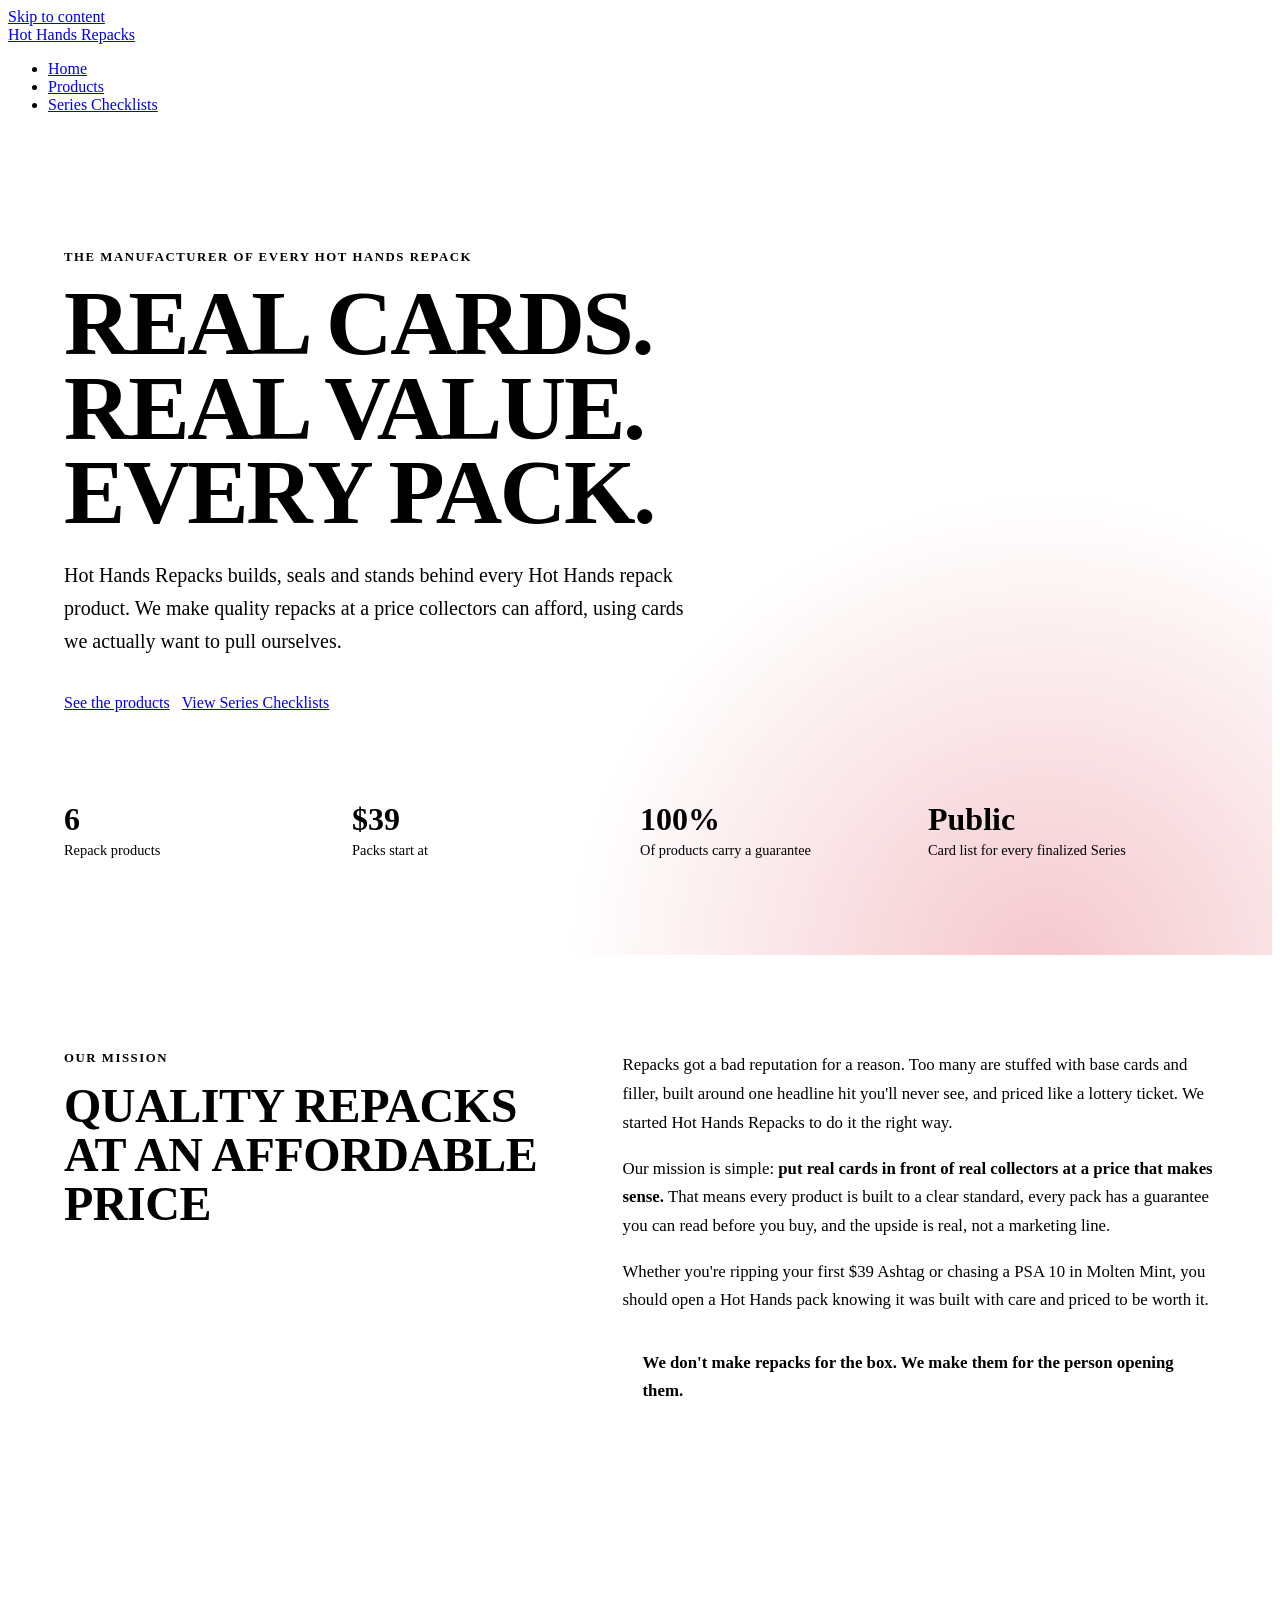
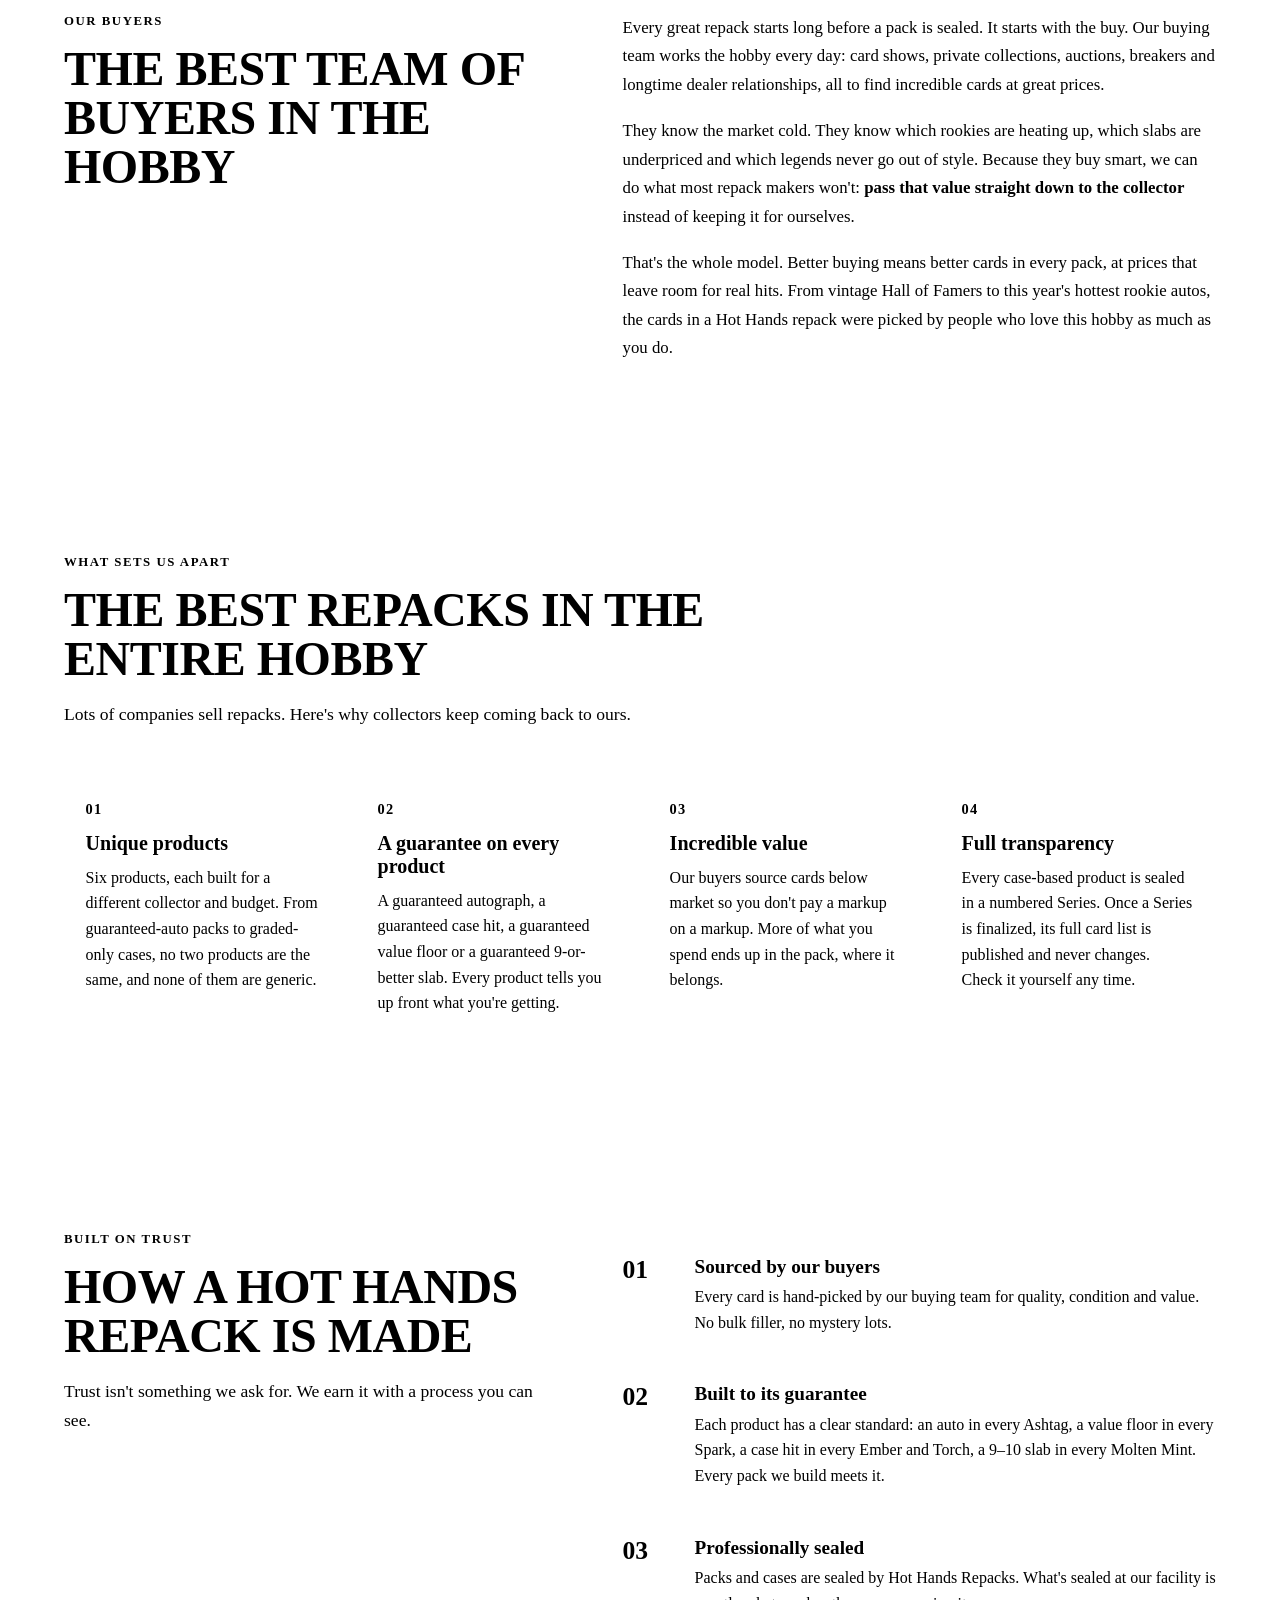
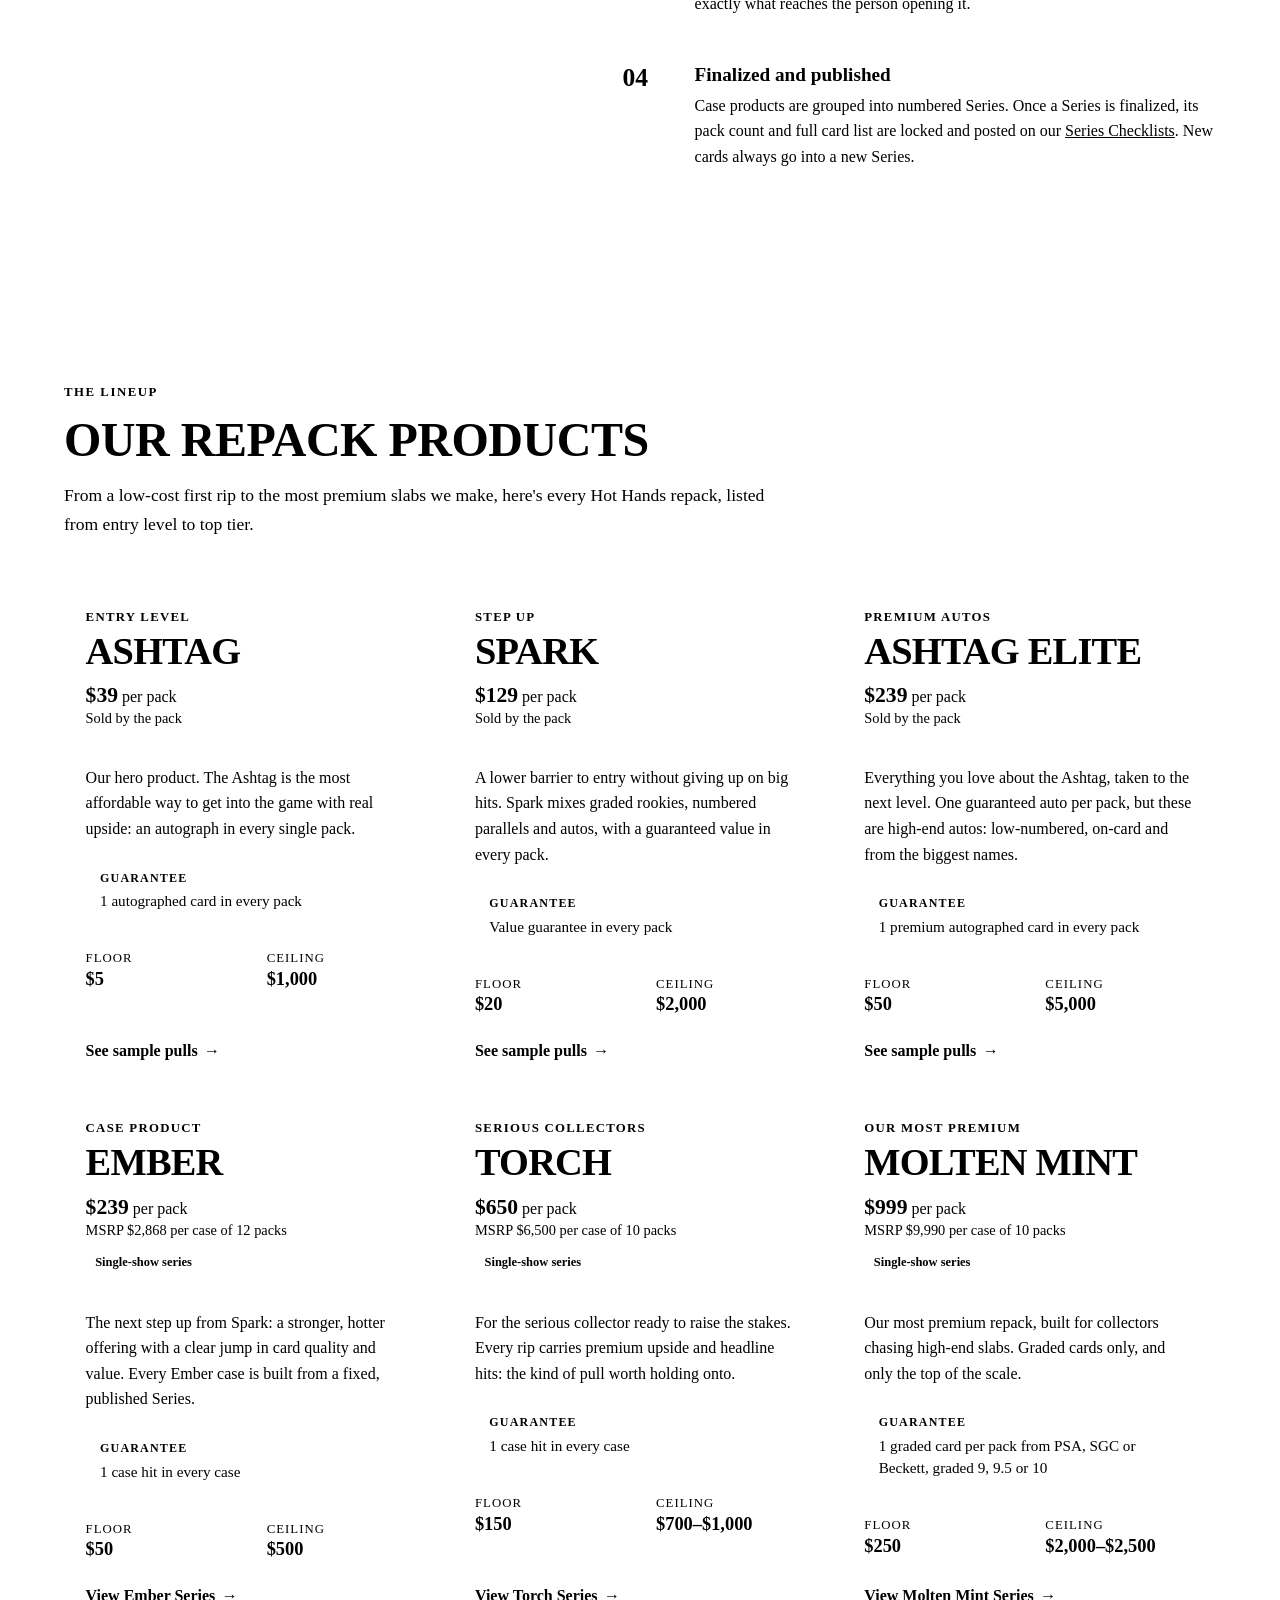
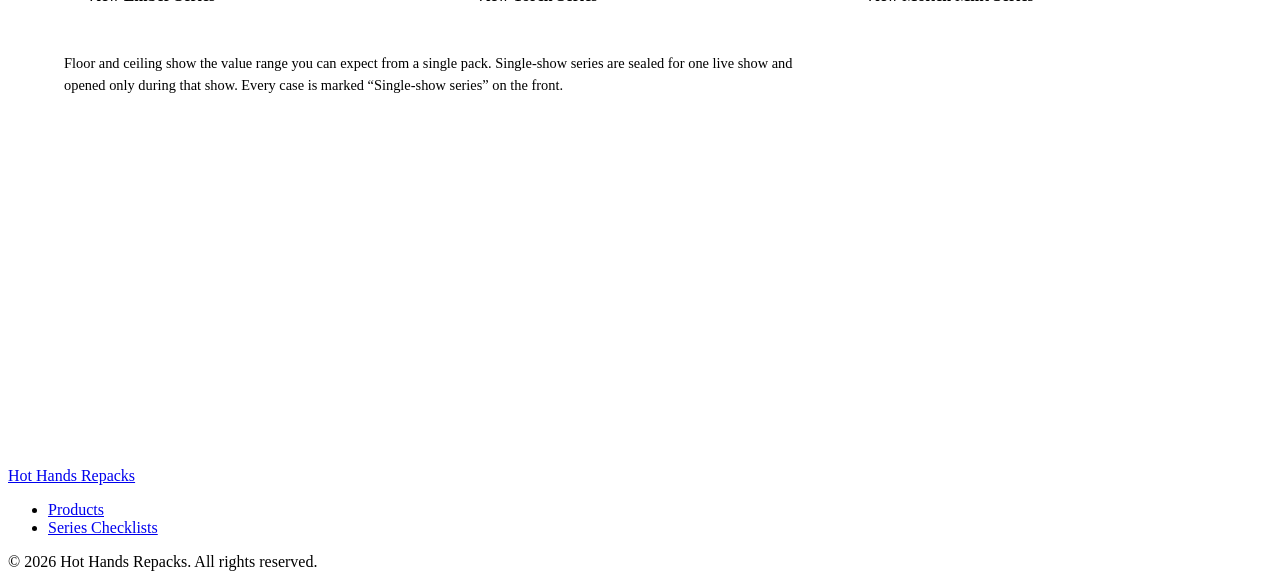
==== public/index.html @ 78f8b539 "Build Hot Hands Repacks site: home page, Series Checklists, Railway deploy Co-Authored-By: Claude Op" ====
<!DOCTYPE html>
<html lang="en">
<head>
<meta charset="utf-8">
<meta name="viewport" content="width=device-width, initial-scale=1">
<meta name="robots" content="noindex, nofollow, noarchive">
<title>Hot Hands Repacks | Quality repacks at an affordable price</title>
<meta name="description" content="Hot Hands Repacks is the manufacturer of every Hot Hands repack product: Ashtag, Spark, Ashtag Elite, Ember, Torch and Molten Mint.">
<link rel="icon" href="data:image/svg+xml,%3Csvg xmlns='http://www.w3.org/2000/svg' viewBox='0 0 64 64'%3E%3Crect width='64' height='64' rx='12' fill='%231a1a1d'/%3E%3Ctext x='32' y='44' font-family='Arial,Helvetica,sans-serif' font-size='30' font-weight='900' text-anchor='middle' fill='%23d0021b'%3EHH%3C/text%3E%3C/svg%3E">
<link rel="stylesheet" href="/assets/site.css">
<style>
  .wrap { max-width: 72rem; margin: 0 auto; padding: 0 1.25rem; }
  .eyebrow { color: var(--hh-red); font-weight: 800; text-transform: uppercase; letter-spacing: 0.12em; font-size: 0.8rem; margin: 0 0 1rem; }
  .section { scroll-margin-top: 4rem; padding: clamp(3.5rem, 8vw, 6rem) 0; border-top: 1px solid var(--hh-line); }
  .section__head { max-width: 46rem; margin-bottom: clamp(2rem, 4vw, 3rem); }
  .section h2 { font-size: clamp(2rem, 4.5vw, 3rem); line-height: 1.02; margin: 0 0 1rem; text-transform: uppercase; letter-spacing: -0.01em; }
  .lead { color: var(--hh-muted); font-size: 1.1rem; line-height: 1.65; margin: 0; }
  .prose p { color: var(--hh-muted); font-size: 1.05rem; line-height: 1.7; margin: 0 0 1.1rem; }
  .prose p:last-child { margin-bottom: 0; }
  .prose strong { color: var(--hh-ink); }

  /* Hero */
  .hero { padding: clamp(4rem, 10vw, 7.5rem) 0 clamp(3.5rem, 8vw, 6rem); position: relative; overflow: hidden; }
  .hero::before {
    content: ""; position: absolute; inset: auto -20% -60% auto; width: 60rem; height: 60rem; pointer-events: none;
    background: radial-gradient(closest-side, rgba(208, 2, 27, 0.22), rgba(208, 2, 27, 0));
  }
  .hero .wrap { position: relative; }
  .hero h1 { font-size: clamp(2.75rem, 8vw, 5.75rem); line-height: 0.92; margin: 0 0 1.5rem; text-transform: uppercase; letter-spacing: -0.025em; max-width: 14ch; }
  .hero h1 em { font-style: normal; color: var(--hh-red); }
  .hero .lead { max-width: 40rem; font-size: clamp(1.1rem, 2vw, 1.25rem); }
  .hero__ctas { display: flex; flex-wrap: wrap; gap: 0.75rem; margin-top: 2.25rem; }
  .hero__stats { display: grid; grid-template-columns: repeat(auto-fit, minmax(10rem, 1fr)); gap: 0; margin: clamp(3rem, 6vw, 4.5rem) 0 0; padding: 0; border-top: 4px solid var(--hh-red); }
  .hero__stats div { padding: 1.1rem 1rem 0 0; }
  .hero__stats dt { color: var(--hh-muted); font-size: 0.9rem; margin: 0.25rem 0 0; }
  .hero__stats dd { margin: 0; font-size: clamp(1.5rem, 3vw, 2rem); font-weight: 800; order: -1; }
  .hero__stats div { display: flex; flex-direction: column; }

  /* Two-column story */
  .split { display: grid; gap: clamp(2rem, 5vw, 4rem); grid-template-columns: minmax(0, 1fr); }
  @media (min-width: 52rem) { .split { grid-template-columns: minmax(0, 5fr) minmax(0, 6fr); align-items: start; } }
  .split .section__head { margin-bottom: 0; }
  .pull { margin: 2rem 0 0; padding: 1rem 1.25rem; background: var(--hh-panel); border-left: 4px solid var(--hh-red); font-size: 1.15rem; line-height: 1.5; font-weight: 600; }

  /* Pillars */
  .pillars { display: grid; gap: 1rem; grid-template-columns: repeat(auto-fit, minmax(15rem, 1fr)); list-style: none; margin: 0; padding: 0; }
  .pillar { border: 1.5px solid var(--hh-line); padding: 1.5rem 1.35rem; }
  .pillar__num { display: block; color: var(--hh-red); font-weight: 900; font-size: 0.9rem; letter-spacing: 0.08em; margin-bottom: 0.9rem; }
  .pillar h3 { font-size: 1.25rem; margin: 0 0 0.6rem; }
  .pillar p { color: var(--hh-muted); line-height: 1.6; margin: 0; }

  /* Process */
  .steps { list-style: none; margin: 0; padding: 0; display: grid; gap: 0; counter-reset: step; }
  .step { display: grid; grid-template-columns: 3.5rem minmax(0, 1fr); gap: 1rem; padding: 1.5rem 0; border-bottom: 1px solid var(--hh-line); counter-increment: step; }
  .step:first-child { border-top: 1px solid var(--hh-line); }
  .step::before { content: counter(step, decimal-leading-zero); font-weight: 900; font-size: 1.6rem; color: var(--hh-red); line-height: 1.1; }
  .step h3 { margin: 0 0 0.4rem; font-size: 1.2rem; }
  .step p { margin: 0; color: var(--hh-muted); line-height: 1.6; max-width: 46rem; }
  .step a { color: var(--hh-ink); }

  /* Products */
  .products { display: grid; gap: 1rem; grid-template-columns: repeat(auto-fill, minmax(min(100%, 20rem), 1fr)); }
  .product { display: flex; flex-direction: column; border: 1.5px solid var(--hh-line); background: linear-gradient(180deg, rgba(255,255,255,0.04), rgba(255,255,255,0)); }
  .product__top { padding: 1.4rem 1.35rem 1.1rem; border-bottom: 4px solid var(--hh-red); }
  .product__tier { color: var(--hh-muted); font-size: 0.8rem; font-weight: 700; text-transform: uppercase; letter-spacing: 0.1em; margin: 0 0 0.5rem; }
  .product h3 { font-size: clamp(1.9rem, 3.5vw, 2.4rem); line-height: 0.95; margin: 0; text-transform: uppercase; letter-spacing: -0.02em; }
  .product__price { margin: 0.75rem 0 0; line-height: 1.3; }
  .product__price strong { font-size: 1.35rem; }
  .product__price span { display: block; color: var(--hh-muted); font-size: 0.9rem; }
  .product__body { padding: 1.2rem 1.35rem 1.4rem; display: flex; flex-direction: column; gap: 1rem; flex: 1; }
  .product__pitch { margin: 0; color: var(--hh-muted); line-height: 1.6; }
  .guarantee { margin: 0; padding: 0.75rem 0.9rem; background: var(--hh-panel); border-left: 3px solid var(--hh-red); font-size: 0.95rem; line-height: 1.45; }
  .guarantee b { display: block; font-size: 0.75rem; text-transform: uppercase; letter-spacing: 0.1em; color: var(--hh-red); margin-bottom: 0.2rem; }
  .range { display: grid; grid-template-columns: 1fr 1fr; margin: 0; border-top: 1px solid var(--hh-line); border-bottom: 1px solid var(--hh-line); }
  .range div { padding: 0.7rem 0; }
  .range div + div { padding-left: 1rem; border-left: 1px solid var(--hh-line); }
  .range dt { color: var(--hh-muted); font-size: 0.8rem; text-transform: uppercase; letter-spacing: 0.08em; }
  .range dd { margin: 0.15rem 0 0; font-weight: 800; font-size: 1.15rem; }
  .product__badge { display: inline-block; margin-top: 0.75rem; padding: 0.2rem 0.6rem; border: 1px solid var(--hh-line); border-radius: 999px; font-size: 0.78rem; color: var(--hh-muted); font-weight: 600; }
  .product__link { margin-top: auto; color: var(--hh-ink); font-weight: 700; text-decoration: none; display: inline-flex; align-items: center; gap: 0.4rem; }
  .product__link:hover { color: var(--hh-red); }
  .product__link::after { content: "\2192"; transition: transform 0.15s; }
  .product__link:hover::after { transform: translateX(3px); }
  .note { color: var(--hh-muted); font-size: 0.9rem; line-height: 1.55; margin: 1.5rem 0 0; max-width: 46rem; }

  /* CTA band */
  .cta { background: var(--hh-red); color: #fff; padding: clamp(3rem, 7vw, 5rem) 0; }
  .cta .wrap { display: flex; flex-wrap: wrap; align-items: center; justify-content: space-between; gap: 1.5rem 3rem; }
  .cta h2 { font-size: clamp(1.9rem, 4.5vw, 3rem); line-height: 1; margin: 0 0 0.75rem; text-transform: uppercase; letter-spacing: -0.01em; }
  .cta p { margin: 0; max-width: 38rem; font-size: 1.1rem; line-height: 1.55; color: rgba(255,255,255,0.9); }
  .cta .btn { background: #fff; color: var(--hh-red); border-color: #fff; }
  .cta .btn:hover { background: var(--hh-bg); color: #fff; border-color: var(--hh-bg); }
  .cta a:focus-visible { outline-color: #fff; }

  @media (prefers-reduced-motion: reduce) { html { scroll-behavior: auto; } * { transition: none !important; } }
</style>
</head>
<body>
<a class="site-skip" href="#main">Skip to content</a>
<header class="site-header">
  <div class="site-header__inner">
    <a class="site-wordmark" href="/" aria-label="Hot Hands Repacks home">Hot Hands <span>Repacks</span></a>
    <nav class="site-nav" aria-label="Main">
      <ul>
        <li><a href="/" aria-current="page">Home</a></li>
        <li><a href="/#products">Products</a></li>
        <li><a href="/series-checklists/">Series Checklists</a></li>
      </ul>
    </nav>
  </div>
</header>

<main id="main">
  <section class="hero">
    <div class="wrap">
      <p class="eyebrow">The manufacturer of every Hot Hands repack</p>
      <h1>Real cards. <em>Real value.</em> Every pack.</h1>
      <p class="lead">Hot Hands Repacks builds, seals and stands behind every Hot Hands repack product. We make quality repacks at a price collectors can afford, using cards we actually want to pull ourselves.</p>
      <div class="hero__ctas">
        <a class="btn btn--primary" href="#products">See the products</a>
        <a class="btn btn--ghost" href="/series-checklists/">View Series Checklists</a>
      </div>
      <dl class="hero__stats">
        <div><dt>Repack products</dt><dd>6</dd></div>
        <div><dt>Packs start at</dt><dd>$39</dd></div>
        <div><dt>Of products carry a guarantee</dt><dd>100%</dd></div>
        <div><dt>Card list for every finalized Series</dt><dd>Public</dd></div>
      </dl>
    </div>
  </section>

  <section class="section" id="mission" aria-labelledby="mission-title">
    <div class="wrap split">
      <div class="section__head">
        <p class="eyebrow">Our mission</p>
        <h2 id="mission-title">Quality repacks at an affordable price</h2>
      </div>
      <div class="prose">
        <p>Repacks got a bad reputation for a reason. Too many are stuffed with base cards and filler, built around one headline hit you'll never see, and priced like a lottery ticket. We started Hot Hands Repacks to do it the right way.</p>
        <p>Our mission is simple: <strong>put real cards in front of real collectors at a price that makes sense.</strong> That means every product is built to a clear standard, every pack has a guarantee you can read before you buy, and the upside is real, not a marketing line.</p>
        <p>Whether you're ripping your first $39 Ashtag or chasing a PSA 10 in Molten Mint, you should open a Hot Hands pack knowing it was built with care and priced to be worth it.</p>
        <p class="pull">We don't make repacks for the box. We make them for the person opening them.</p>
      </div>
    </div>
  </section>

  <section class="section" id="buyers" aria-labelledby="buyers-title">
    <div class="wrap split">
      <div class="section__head">
        <p class="eyebrow">Our buyers</p>
        <h2 id="buyers-title">The best team of buyers in the hobby</h2>
      </div>
      <div class="prose">
        <p>Every great repack starts long before a pack is sealed. It starts with the buy. Our buying team works the hobby every day: card shows, private collections, auctions, breakers and longtime dealer relationships, all to find incredible cards at great prices.</p>
        <p>They know the market cold. They know which rookies are heating up, which slabs are underpriced and which legends never go out of style. Because they buy smart, we can do what most repack makers won't: <strong>pass that value straight down to the collector</strong> instead of keeping it for ourselves.</p>
        <p>That's the whole model. Better buying means better cards in every pack, at prices that leave room for real hits. From vintage Hall of Famers to this year's hottest rookie autos, the cards in a Hot Hands repack were picked by people who love this hobby as much as you do.</p>
      </div>
    </div>
  </section>

  <section class="section" id="why" aria-labelledby="why-title">
    <div class="wrap">
      <div class="section__head">
        <p class="eyebrow">What sets us apart</p>
        <h2 id="why-title">The best repacks in the entire hobby</h2>
        <p class="lead">Lots of companies sell repacks. Here's why collectors keep coming back to ours.</p>
      </div>
      <ul class="pillars">
        <li class="pillar"><span class="pillar__num">01</span><h3>Unique products</h3><p>Six products, each built for a different collector and budget. From guaranteed-auto packs to graded-only cases, no two products are the same, and none of them are generic.</p></li>
        <li class="pillar"><span class="pillar__num">02</span><h3>A guarantee on every product</h3><p>A guaranteed autograph, a guaranteed case hit, a guaranteed value floor or a guaranteed 9-or-better slab. Every product tells you up front what you're getting.</p></li>
        <li class="pillar"><span class="pillar__num">03</span><h3>Incredible value</h3><p>Our buyers source cards below market so you don't pay a markup on a markup. More of what you spend ends up in the pack, where it belongs.</p></li>
        <li class="pillar"><span class="pillar__num">04</span><h3>Full transparency</h3><p>Every case-based product is sealed in a numbered Series. Once a Series is finalized, its full card list is published and never changes. Check it yourself any time.</p></li>
      </ul>
    </div>
  </section>

  <section class="section" id="trust" aria-labelledby="trust-title">
    <div class="wrap split">
      <div class="section__head">
        <p class="eyebrow">Built on trust</p>
        <h2 id="trust-title">How a Hot Hands repack is made</h2>
        <p class="lead">Trust isn't something we ask for. We earn it with a process you can see.</p>
      </div>
      <ol class="steps">
        <li class="step"><div><h3>Sourced by our buyers</h3><p>Every card is hand-picked by our buying team for quality, condition and value. No bulk filler, no mystery lots.</p></div></li>
        <li class="step"><div><h3>Built to its guarantee</h3><p>Each product has a clear standard: an auto in every Ashtag, a value floor in every Spark, a case hit in every Ember and Torch, a 9–10 slab in every Molten Mint. Every pack we build meets it.</p></div></li>
        <li class="step"><div><h3>Professionally sealed</h3><p>Packs and cases are sealed by Hot Hands Repacks. What's sealed at our facility is exactly what reaches the person opening it.</p></div></li>
        <li class="step"><div><h3>Finalized and published</h3><p>Case products are grouped into numbered Series. Once a Series is finalized, its pack count and full card list are locked and posted on our <a href="/series-checklists/">Series Checklists</a>. New cards always go into a new Series.</p></div></li>
      </ol>
    </div>
  </section>

  <section class="section" id="products" aria-labelledby="products-title">
    <div class="wrap">
      <div class="section__head">
        <p class="eyebrow">The lineup</p>
        <h2 id="products-title">Our repack products</h2>
        <p class="lead">From a low-cost first rip to the most premium slabs we make, here's every Hot Hands repack, listed from entry level to top tier.</p>
      </div>
      <div class="products">

        <article class="product" id="ashtag">
          <div class="product__top">
            <p class="product__tier">Entry level</p>
            <h3>Ashtag</h3>
            <p class="product__price"><strong>$39</strong> per pack<span>Sold by the pack</span></p>
          </div>
          <div class="product__body">
            <p class="product__pitch">Our hero product. The Ashtag is the most affordable way to get into the game with real upside: an autograph in every single pack.</p>
            <p class="guarantee"><b>Guarantee</b>1 autographed card in every pack</p>
            <dl class="range"><div><dt>Floor</dt><dd>$5</dd></div><div><dt>Ceiling</dt><dd>$1,000</dd></div></dl>
            <a class="product__link" href="/series-checklists/#hh-ashtag">See sample pulls</a>
          </div>
        </article>

        <article class="product" id="spark">
          <div class="product__top">
            <p class="product__tier">Step up</p>
            <h3>Spark</h3>
            <p class="product__price"><strong>$129</strong> per pack<span>Sold by the pack</span></p>
          </div>
          <div class="product__body">
            <p class="product__pitch">A lower barrier to entry without giving up on big hits. Spark mixes graded rookies, numbered parallels and autos, with a guaranteed value in every pack.</p>
            <p class="guarantee"><b>Guarantee</b>Value guarantee in every pack</p>
            <dl class="range"><div><dt>Floor</dt><dd>$20</dd></div><div><dt>Ceiling</dt><dd>$2,000</dd></div></dl>
            <a class="product__link" href="/series-checklists/#hh-spark">See sample pulls</a>
          </div>
        </article>

        <article class="product" id="ashtag-elite">
          <div class="product__top">
            <p class="product__tier">Premium autos</p>
            <h3>Ashtag Elite</h3>
            <p class="product__price"><strong>$239</strong> per pack<span>Sold by the pack</span></p>
          </div>
          <div class="product__body">
            <p class="product__pitch">Everything you love about the Ashtag, taken to the next level. One guaranteed auto per pack, but these are high-end autos: low-numbered, on-card and from the biggest names.</p>
            <p class="guarantee"><b>Guarantee</b>1 premium autographed card in every pack</p>
            <dl class="range"><div><dt>Floor</dt><dd>$50</dd></div><div><dt>Ceiling</dt><dd>$5,000</dd></div></dl>
            <a class="product__link" href="/series-checklists/#hh-ashtag-elite">See sample pulls</a>
          </div>
        </article>

        <article class="product" id="ember">
          <div class="product__top">
            <p class="product__tier">Case product</p>
            <h3>Ember</h3>
            <p class="product__price"><strong>$239</strong> per pack<span>MSRP $2,868 per case of 12 packs</span></p>
            <span class="product__badge">Single-show series</span>
          </div>
          <div class="product__body">
            <p class="product__pitch">The next step up from Spark: a stronger, hotter offering with a clear jump in card quality and value. Every Ember case is built from a fixed, published Series.</p>
            <p class="guarantee"><b>Guarantee</b>1 case hit in every case</p>
            <dl class="range"><div><dt>Floor</dt><dd>$50</dd></div><div><dt>Ceiling</dt><dd>$500</dd></div></dl>
            <a class="product__link" href="/series-checklists/#hh-ember">View Ember Series</a>
          </div>
        </article>

        <article class="product" id="torch">
          <div class="product__top">
            <p class="product__tier">Serious collectors</p>
            <h3>Torch</h3>
            <p class="product__price"><strong>$650</strong> per pack<span>MSRP $6,500 per case of 10 packs</span></p>
            <span class="product__badge">Single-show series</span>
          </div>
          <div class="product__body">
            <p class="product__pitch">For the serious collector ready to raise the stakes. Every rip carries premium upside and headline hits: the kind of pull worth holding onto.</p>
            <p class="guarantee"><b>Guarantee</b>1 case hit in every case</p>
            <dl class="range"><div><dt>Floor</dt><dd>$150</dd></div><div><dt>Ceiling</dt><dd>$700–$1,000</dd></div></dl>
            <a class="product__link" href="/series-checklists/#hh-torch">View Torch Series</a>
          </div>
        </article>

        <article class="product" id="molten-mint">
          <div class="product__top">
            <p class="product__tier">Our most premium</p>
            <h3>Molten Mint</h3>
            <p class="product__price"><strong>$999</strong> per pack<span>MSRP $9,990 per case of 10 packs</span></p>
            <span class="product__badge">Single-show series</span>
          </div>
          <div class="product__body">
            <p class="product__pitch">Our most premium repack, built for collectors chasing high-end slabs. Graded cards only, and only the top of the scale.</p>
            <p class="guarantee"><b>Guarantee</b>1 graded card per pack from PSA, SGC or Beckett, graded 9, 9.5 or 10</p>
            <dl class="range"><div><dt>Floor</dt><dd>$250</dd></div><div><dt>Ceiling</dt><dd>$2,000–$2,500</dd></div></dl>
            <a class="product__link" href="/series-checklists/#hh-molten-mint">View Molten Mint Series</a>
          </div>
        </article>

      </div>
      <p class="note">Floor and ceiling show the value range you can expect from a single pack. Single-show series are sealed for one live show and opened only during that show. Every case is marked “Single-show series” on the front.</p>
    </div>
  </section>

  <section class="cta" aria-labelledby="cta-title">
    <div class="wrap">
      <div>
        <h2 id="cta-title">See exactly what's inside</h2>
        <p>Every finalized Series is listed card by card, alongside sample pulls from our pack products. No guessing, no hidden lists.</p>
      </div>
      <a class="btn" href="/series-checklists/">Browse Series Checklists</a>
    </div>
  </section>
</main>

<footer class="site-footer">
  <div class="site-footer__inner">
    <a class="site-wordmark" href="/">Hot Hands <span>Repacks</span></a>
    <nav aria-label="Footer">
      <ul>
        <li><a href="/#products">Products</a></li>
        <li><a href="/series-checklists/">Series Checklists</a></li>
      </ul>
    </nav>
    <p>&copy; <span id="yr">2026</span> Hot Hands Repacks. All rights reserved.</p>
  </div>
</footer>
<script>document.getElementById('yr').textContent = new Date().getFullYear();</script>
</body>
</html>
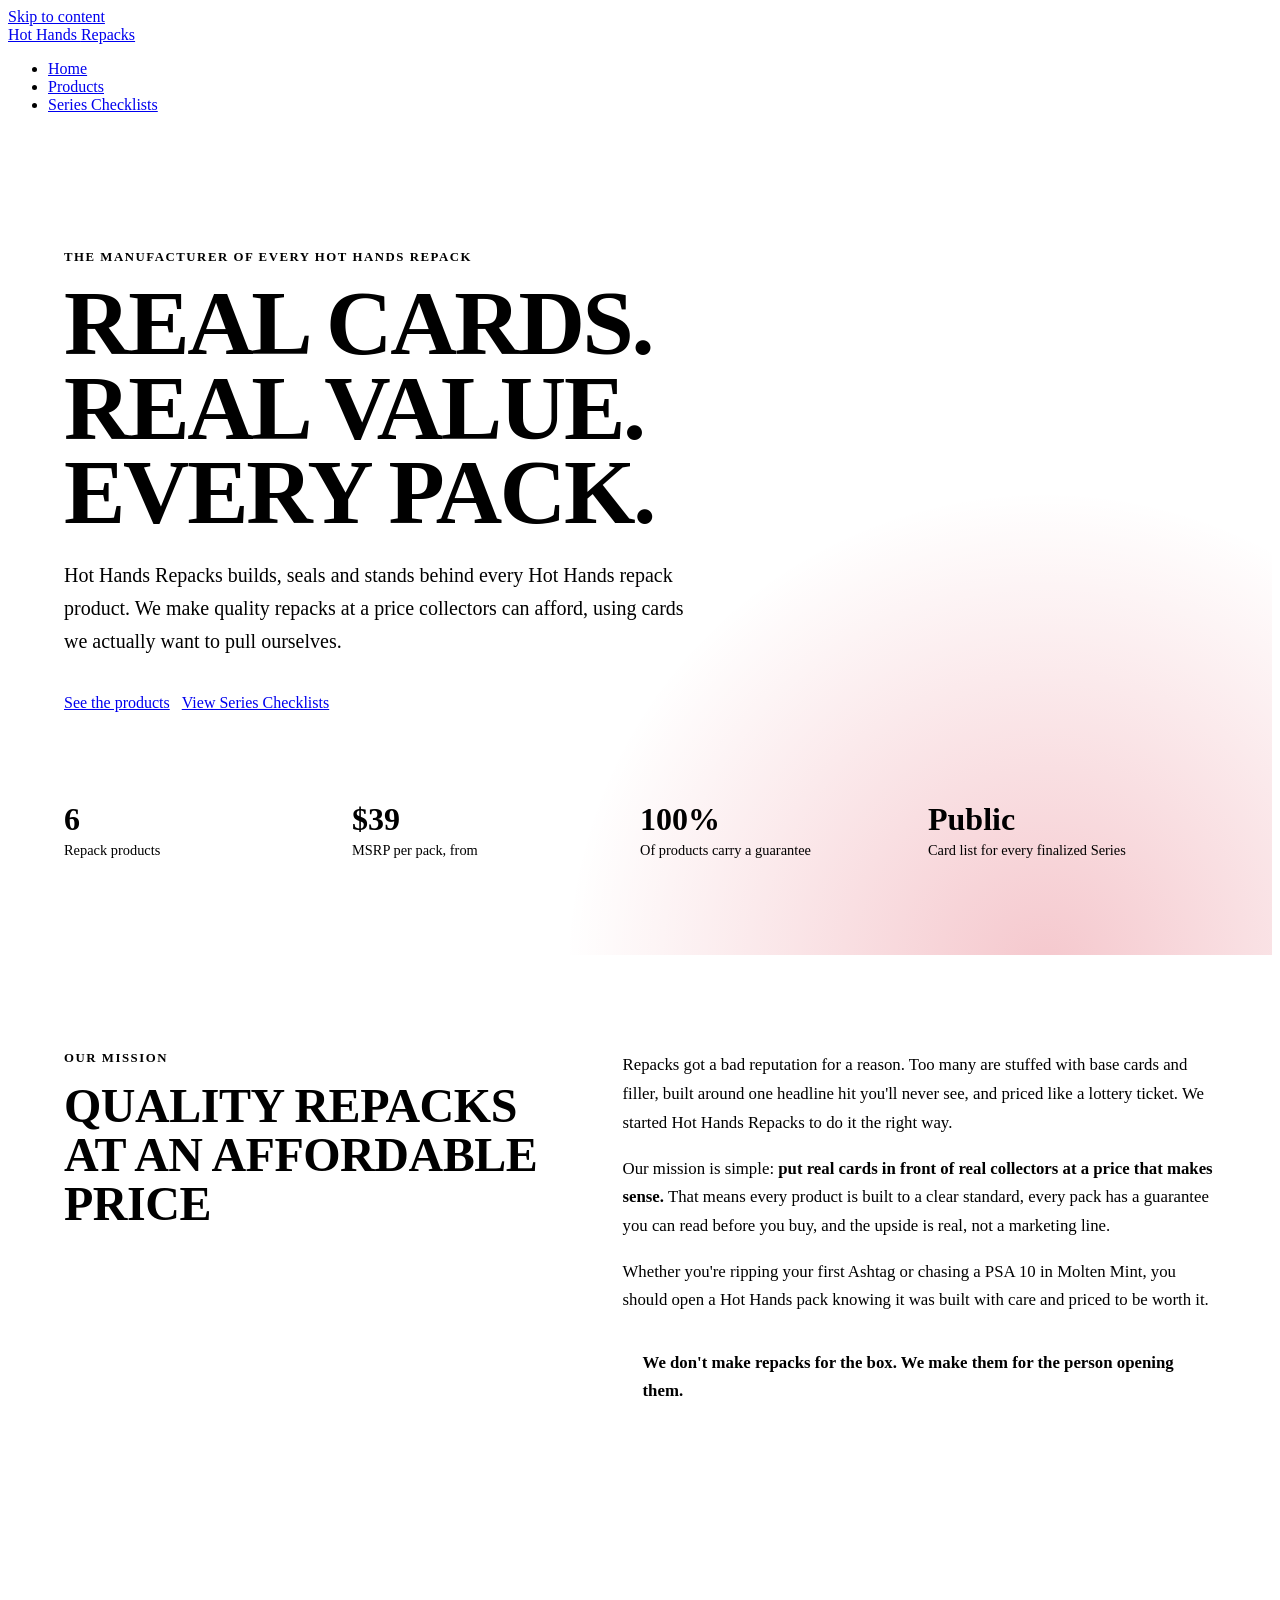
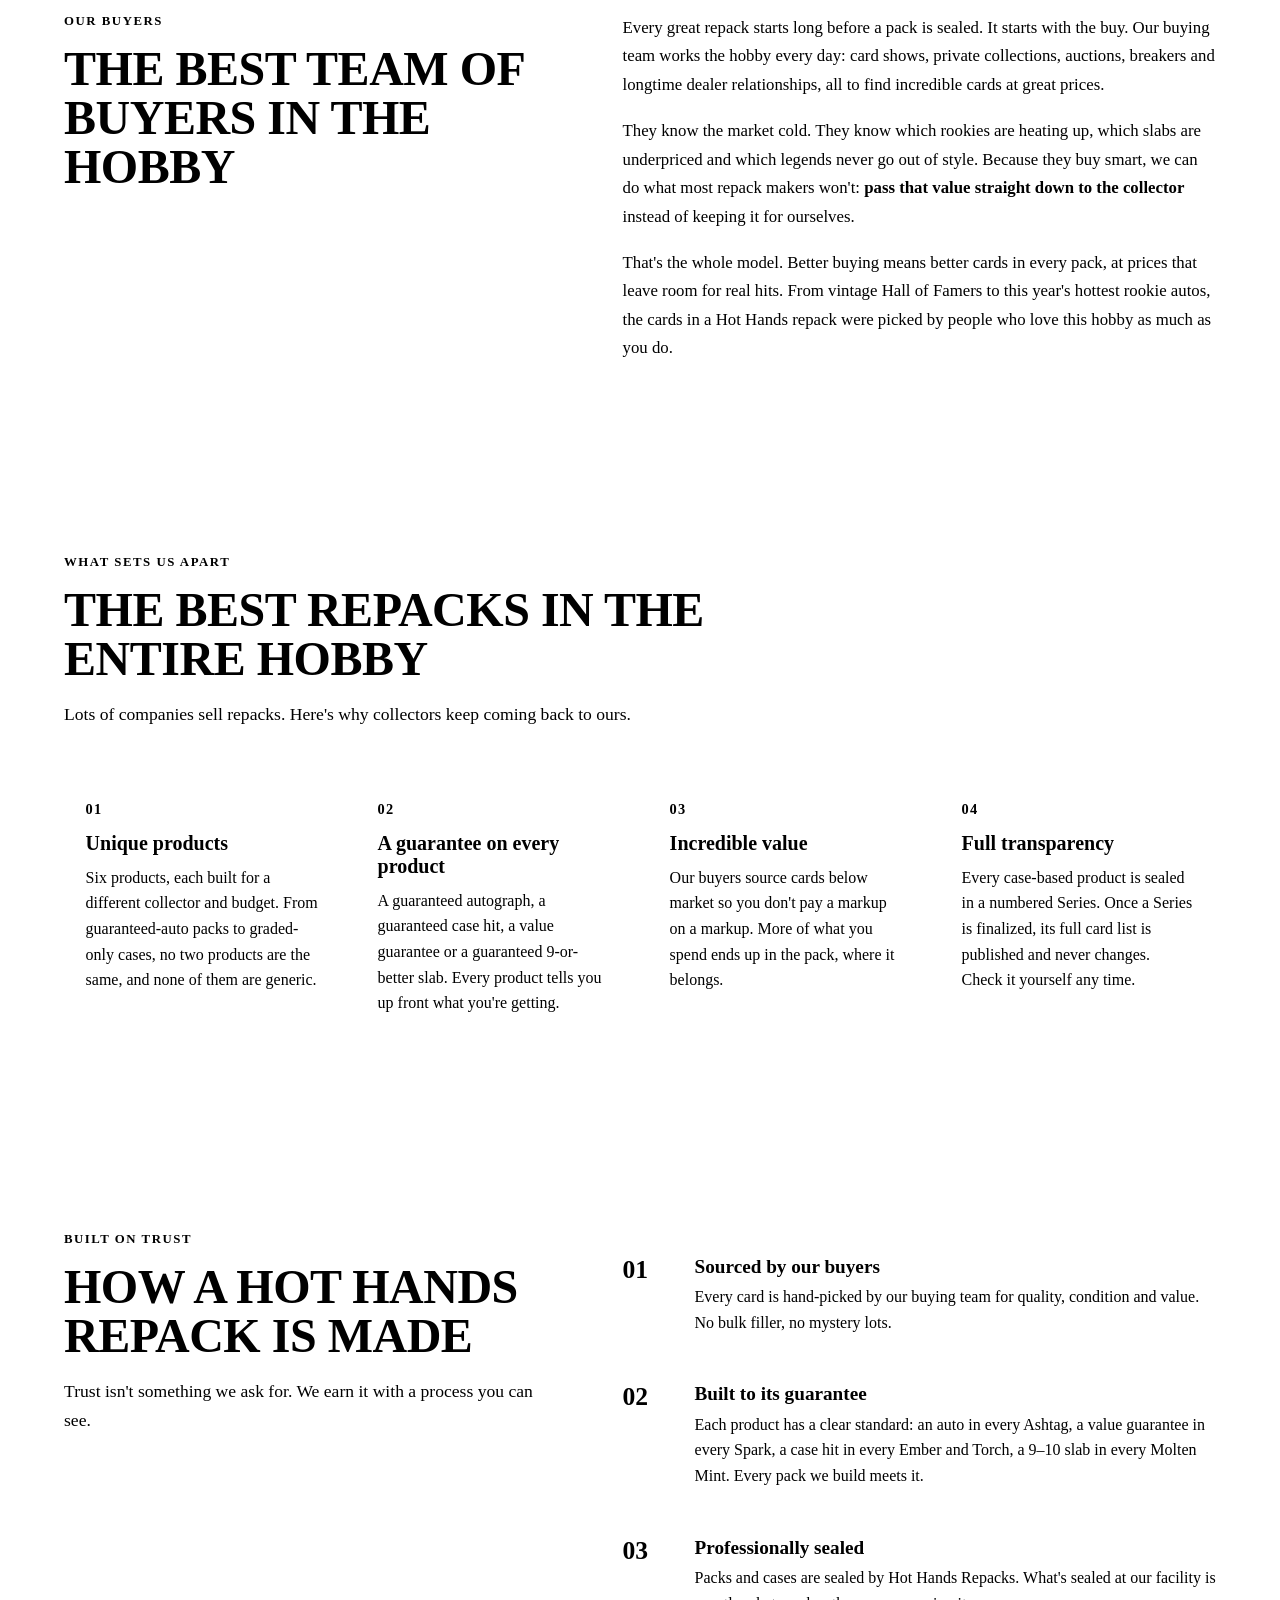
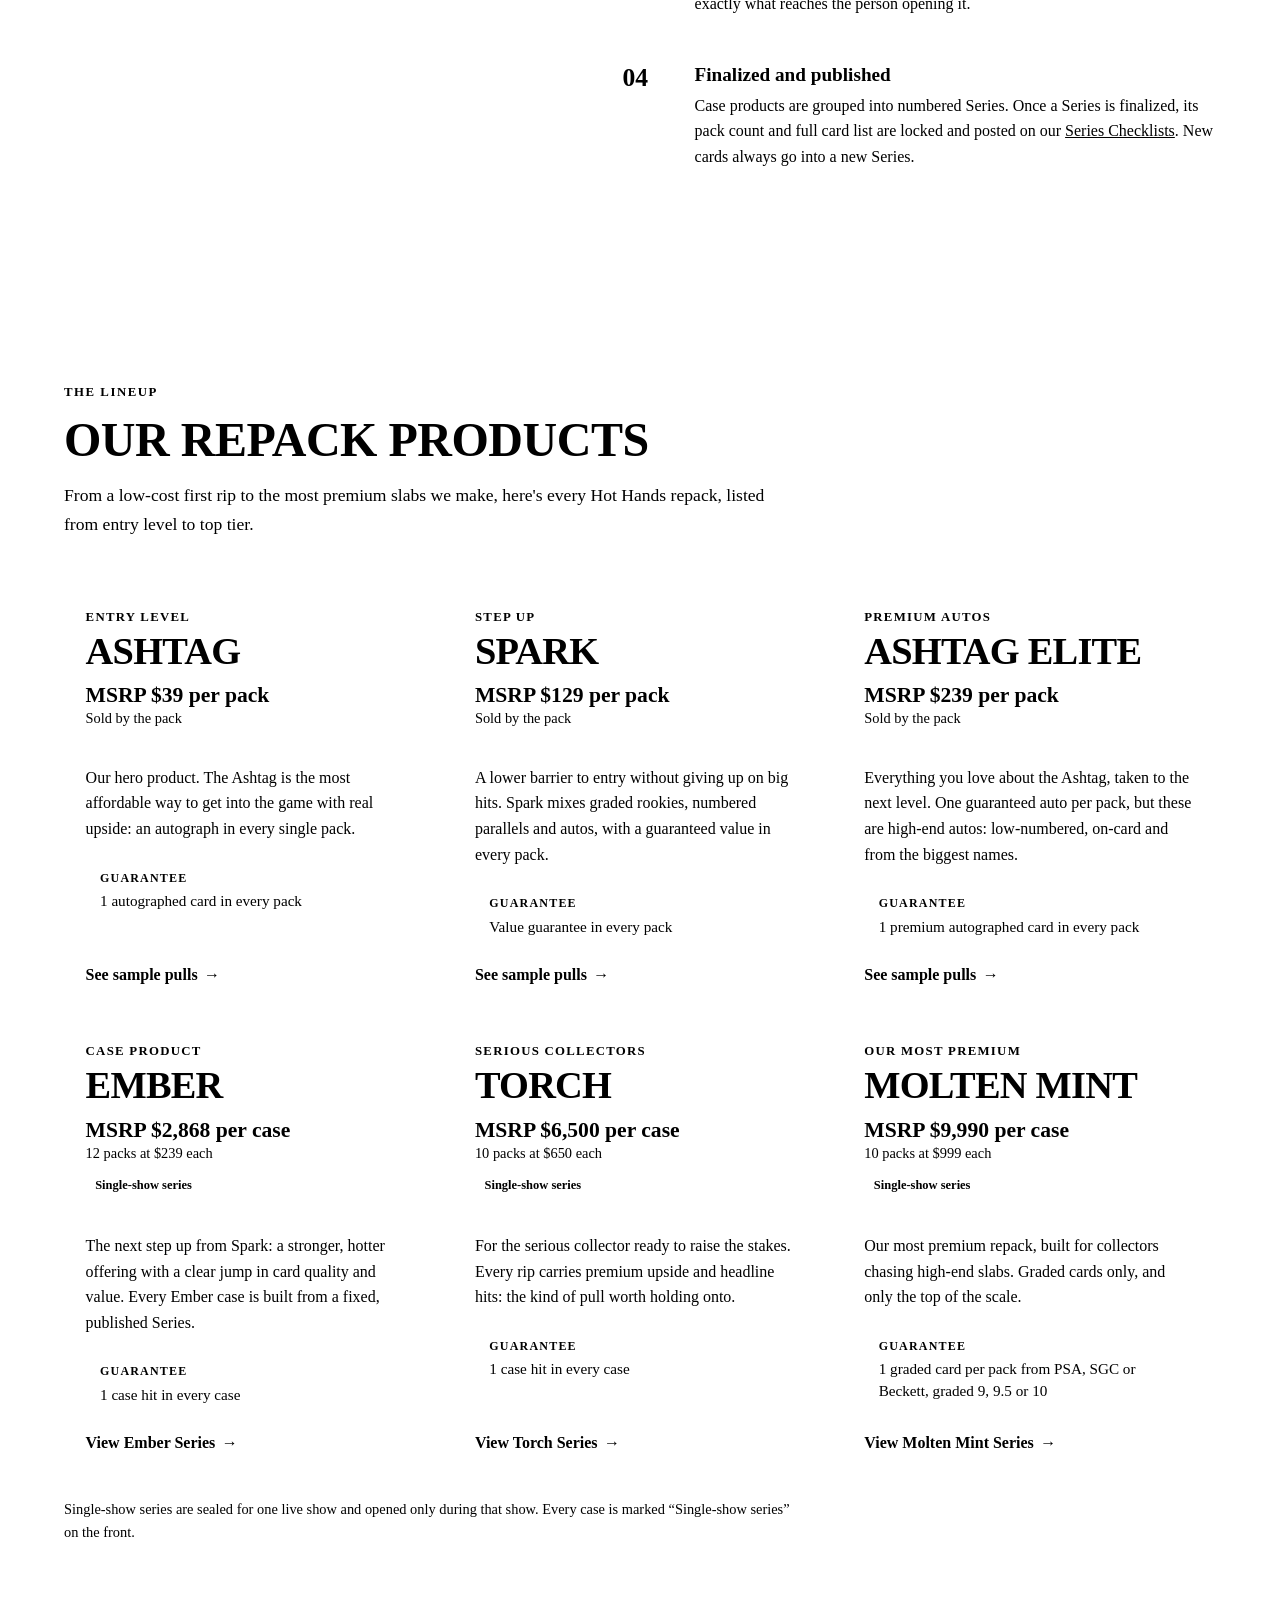
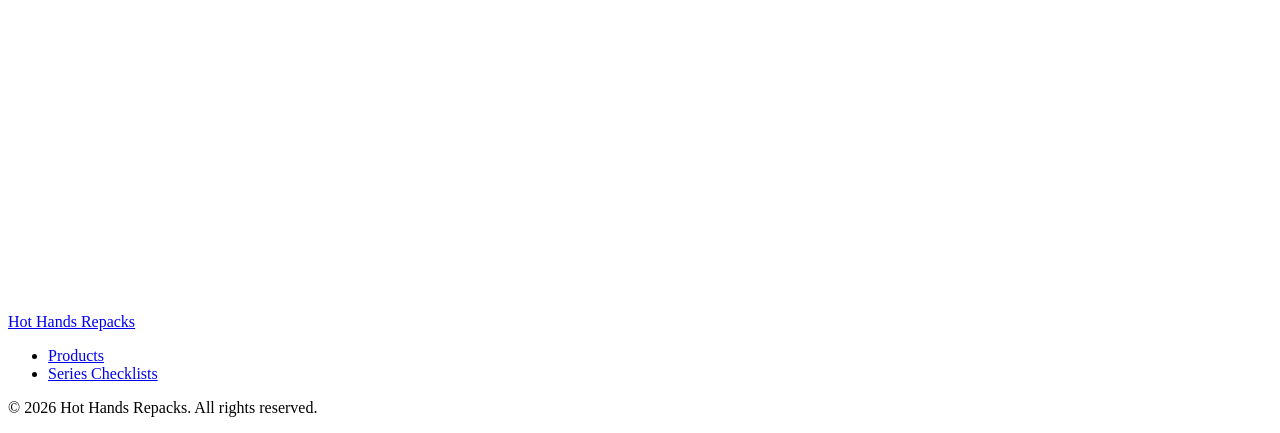
==== commit fb1acdd6: "Remove floor/ceiling claims; show MSRP only Co-Authored-By: Claude Opus 5.5 <noreply@anthropic.com> " ====
--- a/public/index.html
+++ b/public/index.html
@@ -71,11 +71,6 @@
   .product__pitch { margin: 0; color: var(--hh-muted); line-height: 1.6; }
   .guarantee { margin: 0; padding: 0.75rem 0.9rem; background: var(--hh-panel); border-left: 3px solid var(--hh-red); font-size: 0.95rem; line-height: 1.45; }
   .guarantee b { display: block; font-size: 0.75rem; text-transform: uppercase; letter-spacing: 0.1em; color: var(--hh-red); margin-bottom: 0.2rem; }
-  .range { display: grid; grid-template-columns: 1fr 1fr; margin: 0; border-top: 1px solid var(--hh-line); border-bottom: 1px solid var(--hh-line); }
-  .range div { padding: 0.7rem 0; }
-  .range div + div { padding-left: 1rem; border-left: 1px solid var(--hh-line); }
-  .range dt { color: var(--hh-muted); font-size: 0.8rem; text-transform: uppercase; letter-spacing: 0.08em; }
-  .range dd { margin: 0.15rem 0 0; font-weight: 800; font-size: 1.15rem; }
   .product__badge { display: inline-block; margin-top: 0.75rem; padding: 0.2rem 0.6rem; border: 1px solid var(--hh-line); border-radius: 999px; font-size: 0.78rem; color: var(--hh-muted); font-weight: 600; }
   .product__link { margin-top: auto; color: var(--hh-ink); font-weight: 700; text-decoration: none; display: inline-flex; align-items: center; gap: 0.4rem; }
   .product__link:hover { color: var(--hh-red); }
@@ -122,7 +117,7 @@
       </div>
       <dl class="hero__stats">
         <div><dt>Repack products</dt><dd>6</dd></div>
-        <div><dt>Packs start at</dt><dd>$39</dd></div>
+        <div><dt>MSRP per pack, from</dt><dd>$39</dd></div>
         <div><dt>Of products carry a guarantee</dt><dd>100%</dd></div>
         <div><dt>Card list for every finalized Series</dt><dd>Public</dd></div>
       </dl>
@@ -138,7 +133,7 @@
       <div class="prose">
         <p>Repacks got a bad reputation for a reason. Too many are stuffed with base cards and filler, built around one headline hit you'll never see, and priced like a lottery ticket. We started Hot Hands Repacks to do it the right way.</p>
         <p>Our mission is simple: <strong>put real cards in front of real collectors at a price that makes sense.</strong> That means every product is built to a clear standard, every pack has a guarantee you can read before you buy, and the upside is real, not a marketing line.</p>
-        <p>Whether you're ripping your first $39 Ashtag or chasing a PSA 10 in Molten Mint, you should open a Hot Hands pack knowing it was built with care and priced to be worth it.</p>
+        <p>Whether you're ripping your first Ashtag or chasing a PSA 10 in Molten Mint, you should open a Hot Hands pack knowing it was built with care and priced to be worth it.</p>
         <p class="pull">We don't make repacks for the box. We make them for the person opening them.</p>
       </div>
     </div>
@@ -167,7 +162,7 @@
       </div>
       <ul class="pillars">
         <li class="pillar"><span class="pillar__num">01</span><h3>Unique products</h3><p>Six products, each built for a different collector and budget. From guaranteed-auto packs to graded-only cases, no two products are the same, and none of them are generic.</p></li>
-        <li class="pillar"><span class="pillar__num">02</span><h3>A guarantee on every product</h3><p>A guaranteed autograph, a guaranteed case hit, a guaranteed value floor or a guaranteed 9-or-better slab. Every product tells you up front what you're getting.</p></li>
+        <li class="pillar"><span class="pillar__num">02</span><h3>A guarantee on every product</h3><p>A guaranteed autograph, a guaranteed case hit, a value guarantee or a guaranteed 9-or-better slab. Every product tells you up front what you're getting.</p></li>
         <li class="pillar"><span class="pillar__num">03</span><h3>Incredible value</h3><p>Our buyers source cards below market so you don't pay a markup on a markup. More of what you spend ends up in the pack, where it belongs.</p></li>
         <li class="pillar"><span class="pillar__num">04</span><h3>Full transparency</h3><p>Every case-based product is sealed in a numbered Series. Once a Series is finalized, its full card list is published and never changes. Check it yourself any time.</p></li>
       </ul>
@@ -183,7 +178,7 @@
       </div>
       <ol class="steps">
         <li class="step"><div><h3>Sourced by our buyers</h3><p>Every card is hand-picked by our buying team for quality, condition and value. No bulk filler, no mystery lots.</p></div></li>
-        <li class="step"><div><h3>Built to its guarantee</h3><p>Each product has a clear standard: an auto in every Ashtag, a value floor in every Spark, a case hit in every Ember and Torch, a 9–10 slab in every Molten Mint. Every pack we build meets it.</p></div></li>
+        <li class="step"><div><h3>Built to its guarantee</h3><p>Each product has a clear standard: an auto in every Ashtag, a value guarantee in every Spark, a case hit in every Ember and Torch, a 9–10 slab in every Molten Mint. Every pack we build meets it.</p></div></li>
         <li class="step"><div><h3>Professionally sealed</h3><p>Packs and cases are sealed by Hot Hands Repacks. What's sealed at our facility is exactly what reaches the person opening it.</p></div></li>
         <li class="step"><div><h3>Finalized and published</h3><p>Case products are grouped into numbered Series. Once a Series is finalized, its pack count and full card list are locked and posted on our <a href="/series-checklists/">Series Checklists</a>. New cards always go into a new Series.</p></div></li>
       </ol>
@@ -203,12 +198,11 @@
           <div class="product__top">
             <p class="product__tier">Entry level</p>
             <h3>Ashtag</h3>
-            <p class="product__price"><strong>$39</strong> per pack<span>Sold by the pack</span></p>
+            <p class="product__price"><strong>MSRP $39 per pack</strong><span>Sold by the pack</span></p>
           </div>
           <div class="product__body">
             <p class="product__pitch">Our hero product. The Ashtag is the most affordable way to get into the game with real upside: an autograph in every single pack.</p>
             <p class="guarantee"><b>Guarantee</b>1 autographed card in every pack</p>
-            <dl class="range"><div><dt>Floor</dt><dd>$5</dd></div><div><dt>Ceiling</dt><dd>$1,000</dd></div></dl>
             <a class="product__link" href="/series-checklists/#hh-ashtag">See sample pulls</a>
           </div>
         </article>
@@ -217,12 +211,11 @@
           <div class="product__top">
             <p class="product__tier">Step up</p>
             <h3>Spark</h3>
-            <p class="product__price"><strong>$129</strong> per pack<span>Sold by the pack</span></p>
+            <p class="product__price"><strong>MSRP $129 per pack</strong><span>Sold by the pack</span></p>
           </div>
           <div class="product__body">
             <p class="product__pitch">A lower barrier to entry without giving up on big hits. Spark mixes graded rookies, numbered parallels and autos, with a guaranteed value in every pack.</p>
             <p class="guarantee"><b>Guarantee</b>Value guarantee in every pack</p>
-            <dl class="range"><div><dt>Floor</dt><dd>$20</dd></div><div><dt>Ceiling</dt><dd>$2,000</dd></div></dl>
             <a class="product__link" href="/series-checklists/#hh-spark">See sample pulls</a>
           </div>
         </article>
@@ -231,12 +224,11 @@
           <div class="product__top">
             <p class="product__tier">Premium autos</p>
             <h3>Ashtag Elite</h3>
-            <p class="product__price"><strong>$239</strong> per pack<span>Sold by the pack</span></p>
+            <p class="product__price"><strong>MSRP $239 per pack</strong><span>Sold by the pack</span></p>
           </div>
           <div class="product__body">
             <p class="product__pitch">Everything you love about the Ashtag, taken to the next level. One guaranteed auto per pack, but these are high-end autos: low-numbered, on-card and from the biggest names.</p>
             <p class="guarantee"><b>Guarantee</b>1 premium autographed card in every pack</p>
-            <dl class="range"><div><dt>Floor</dt><dd>$50</dd></div><div><dt>Ceiling</dt><dd>$5,000</dd></div></dl>
             <a class="product__link" href="/series-checklists/#hh-ashtag-elite">See sample pulls</a>
           </div>
         </article>
@@ -245,13 +237,12 @@
           <div class="product__top">
             <p class="product__tier">Case product</p>
             <h3>Ember</h3>
-            <p class="product__price"><strong>$239</strong> per pack<span>MSRP $2,868 per case of 12 packs</span></p>
+            <p class="product__price"><strong>MSRP $2,868 per case</strong><span>12 packs at $239 each</span></p>
             <span class="product__badge">Single-show series</span>
           </div>
           <div class="product__body">
             <p class="product__pitch">The next step up from Spark: a stronger, hotter offering with a clear jump in card quality and value. Every Ember case is built from a fixed, published Series.</p>
             <p class="guarantee"><b>Guarantee</b>1 case hit in every case</p>
-            <dl class="range"><div><dt>Floor</dt><dd>$50</dd></div><div><dt>Ceiling</dt><dd>$500</dd></div></dl>
             <a class="product__link" href="/series-checklists/#hh-ember">View Ember Series</a>
           </div>
         </article>
@@ -260,13 +251,12 @@
           <div class="product__top">
             <p class="product__tier">Serious collectors</p>
             <h3>Torch</h3>
-            <p class="product__price"><strong>$650</strong> per pack<span>MSRP $6,500 per case of 10 packs</span></p>
+            <p class="product__price"><strong>MSRP $6,500 per case</strong><span>10 packs at $650 each</span></p>
             <span class="product__badge">Single-show series</span>
           </div>
           <div class="product__body">
             <p class="product__pitch">For the serious collector ready to raise the stakes. Every rip carries premium upside and headline hits: the kind of pull worth holding onto.</p>
             <p class="guarantee"><b>Guarantee</b>1 case hit in every case</p>
-            <dl class="range"><div><dt>Floor</dt><dd>$150</dd></div><div><dt>Ceiling</dt><dd>$700–$1,000</dd></div></dl>
             <a class="product__link" href="/series-checklists/#hh-torch">View Torch Series</a>
           </div>
         </article>
@@ -275,19 +265,18 @@
           <div class="product__top">
             <p class="product__tier">Our most premium</p>
             <h3>Molten Mint</h3>
-            <p class="product__price"><strong>$999</strong> per pack<span>MSRP $9,990 per case of 10 packs</span></p>
+            <p class="product__price"><strong>MSRP $9,990 per case</strong><span>10 packs at $999 each</span></p>
             <span class="product__badge">Single-show series</span>
           </div>
           <div class="product__body">
             <p class="product__pitch">Our most premium repack, built for collectors chasing high-end slabs. Graded cards only, and only the top of the scale.</p>
             <p class="guarantee"><b>Guarantee</b>1 graded card per pack from PSA, SGC or Beckett, graded 9, 9.5 or 10</p>
-            <dl class="range"><div><dt>Floor</dt><dd>$250</dd></div><div><dt>Ceiling</dt><dd>$2,000–$2,500</dd></div></dl>
             <a class="product__link" href="/series-checklists/#hh-molten-mint">View Molten Mint Series</a>
           </div>
         </article>
 
       </div>
-      <p class="note">Floor and ceiling show the value range you can expect from a single pack. Single-show series are sealed for one live show and opened only during that show. Every case is marked “Single-show series” on the front.</p>
+      <p class="note">Single-show series are sealed for one live show and opened only during that show. Every case is marked “Single-show series” on the front.</p>
     </div>
   </section>
 
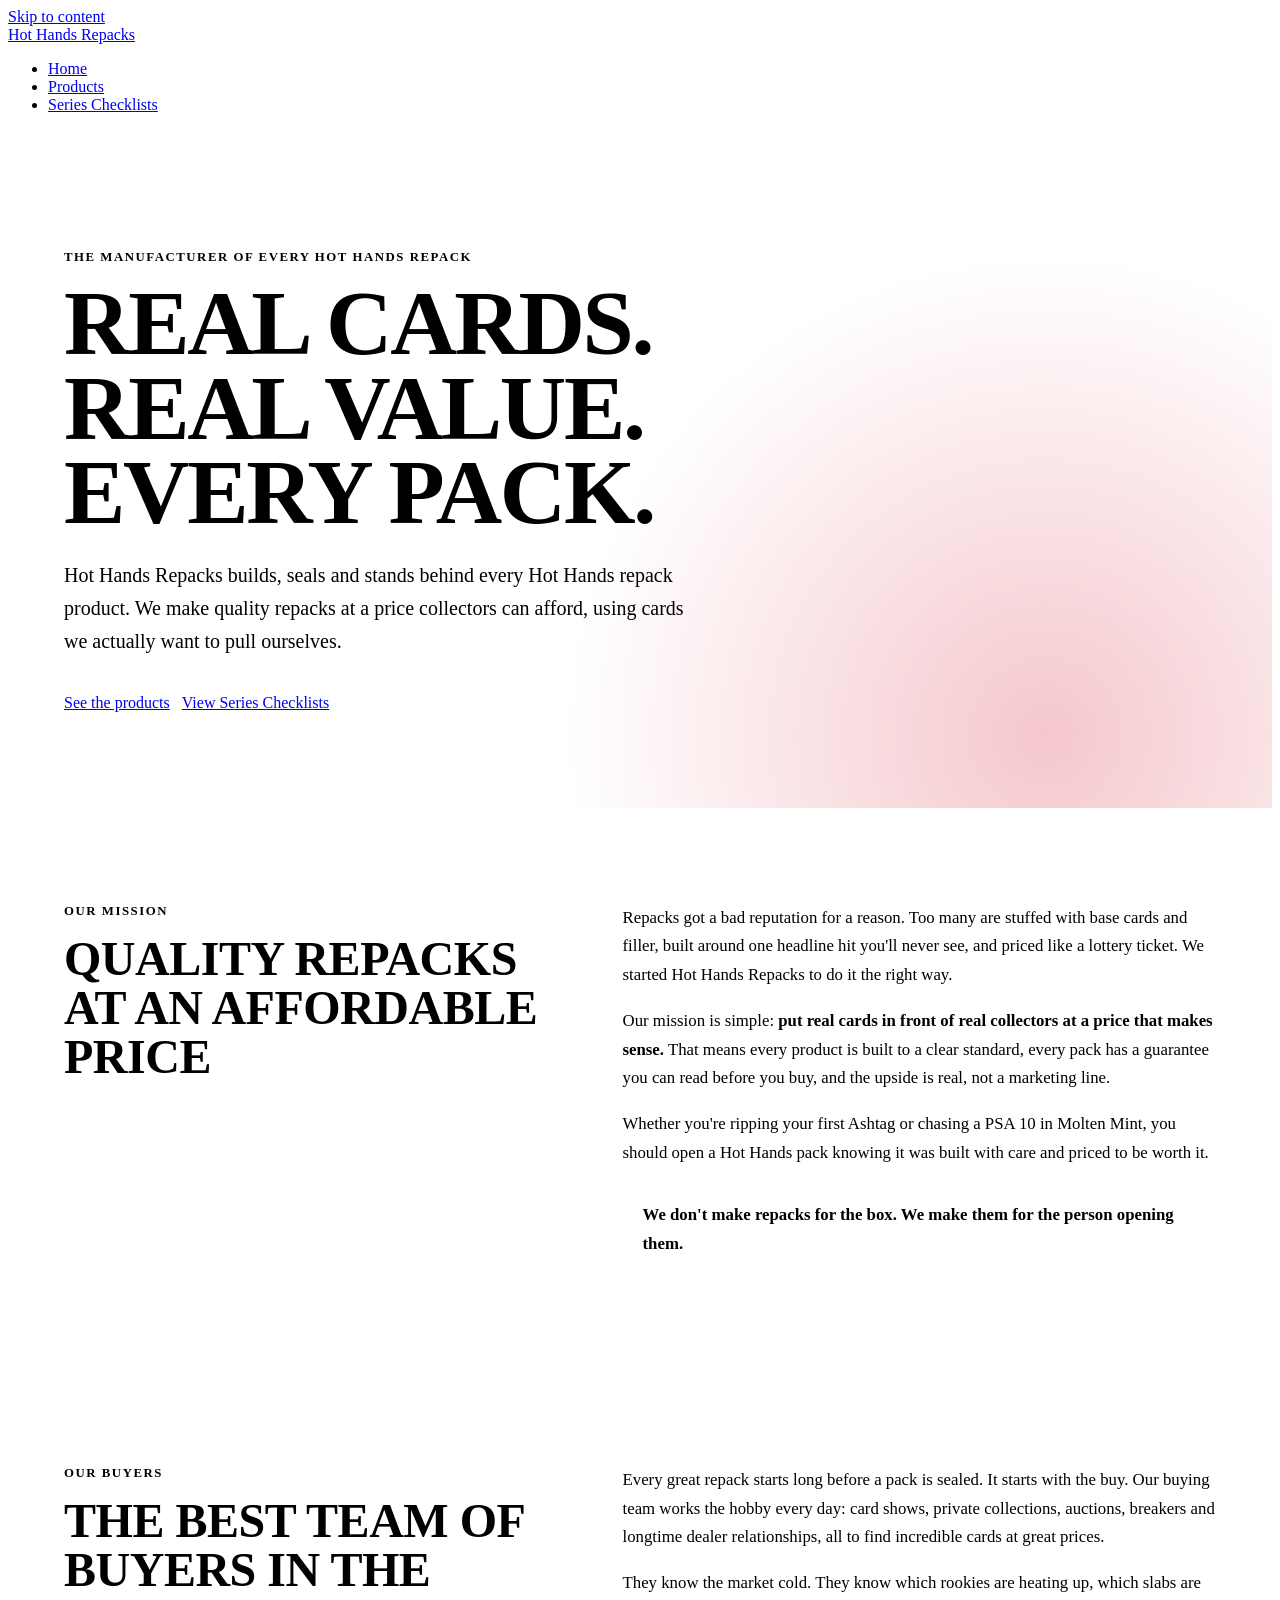
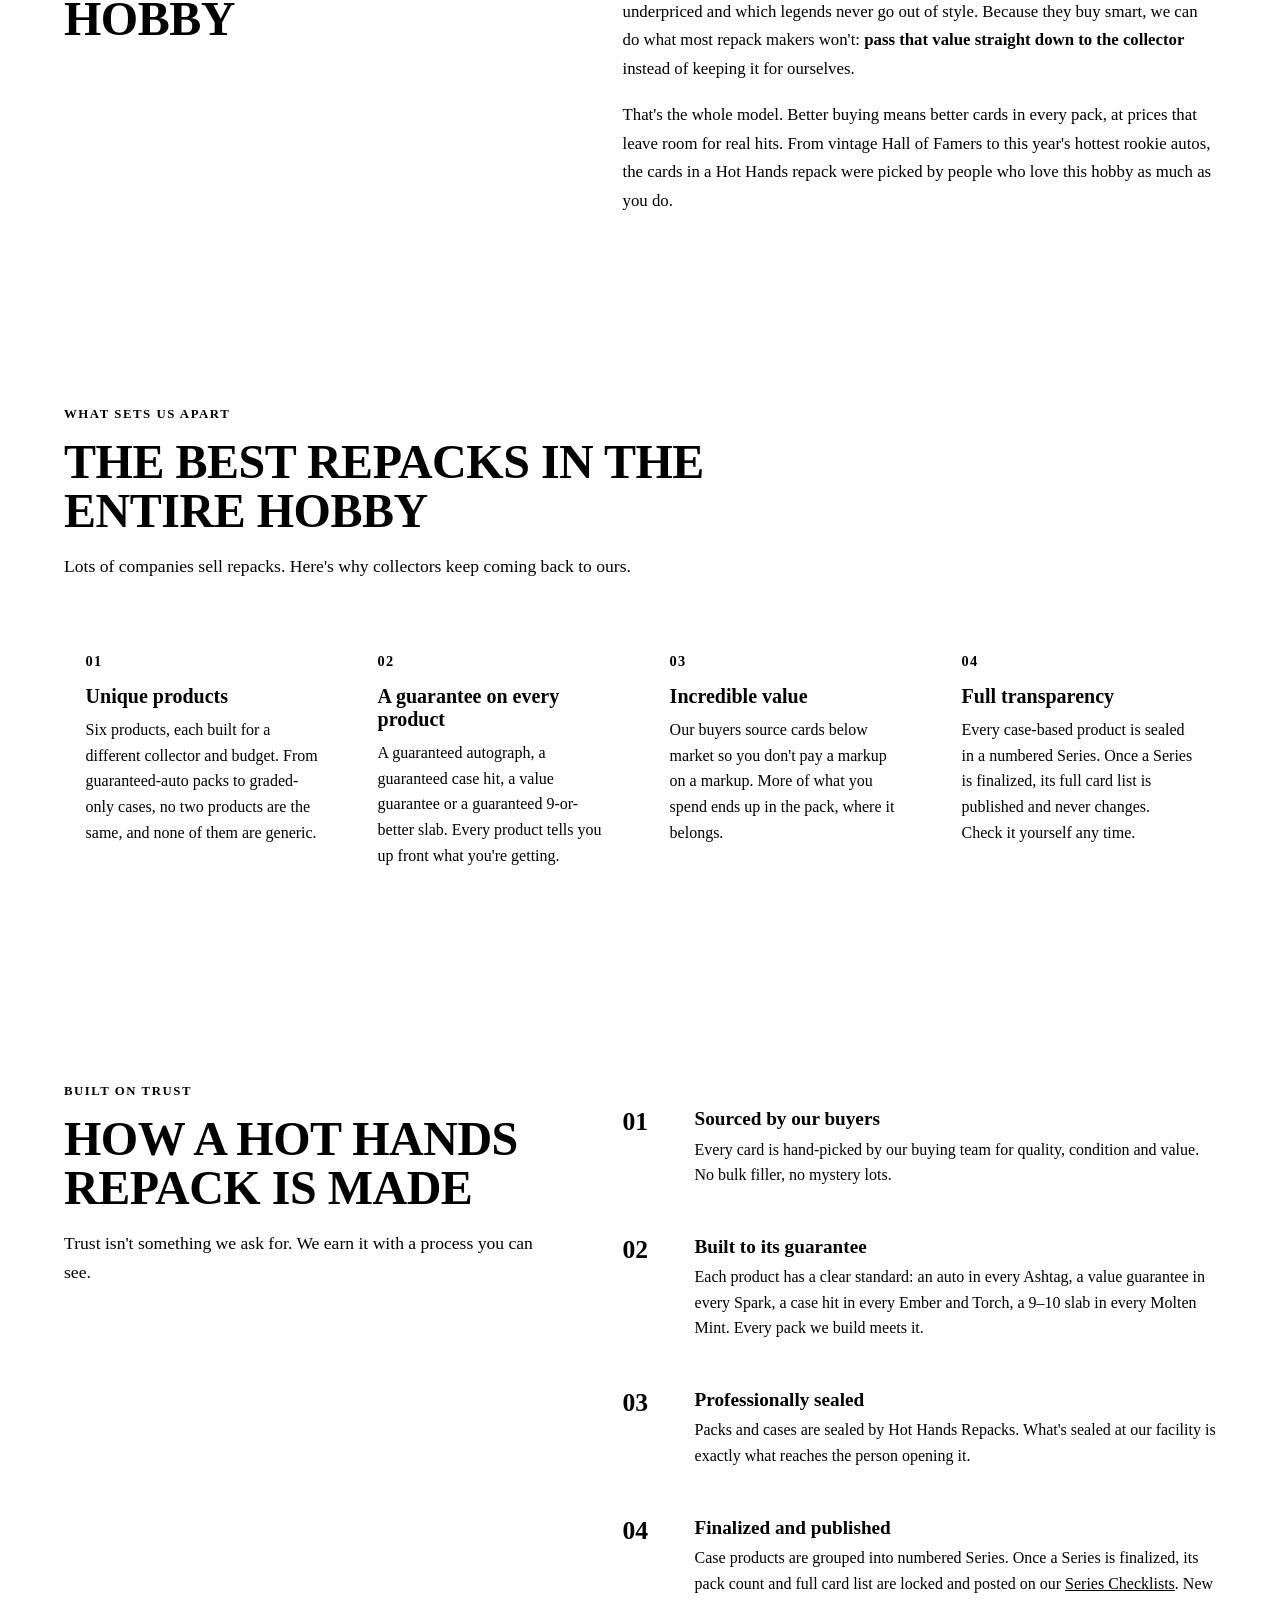
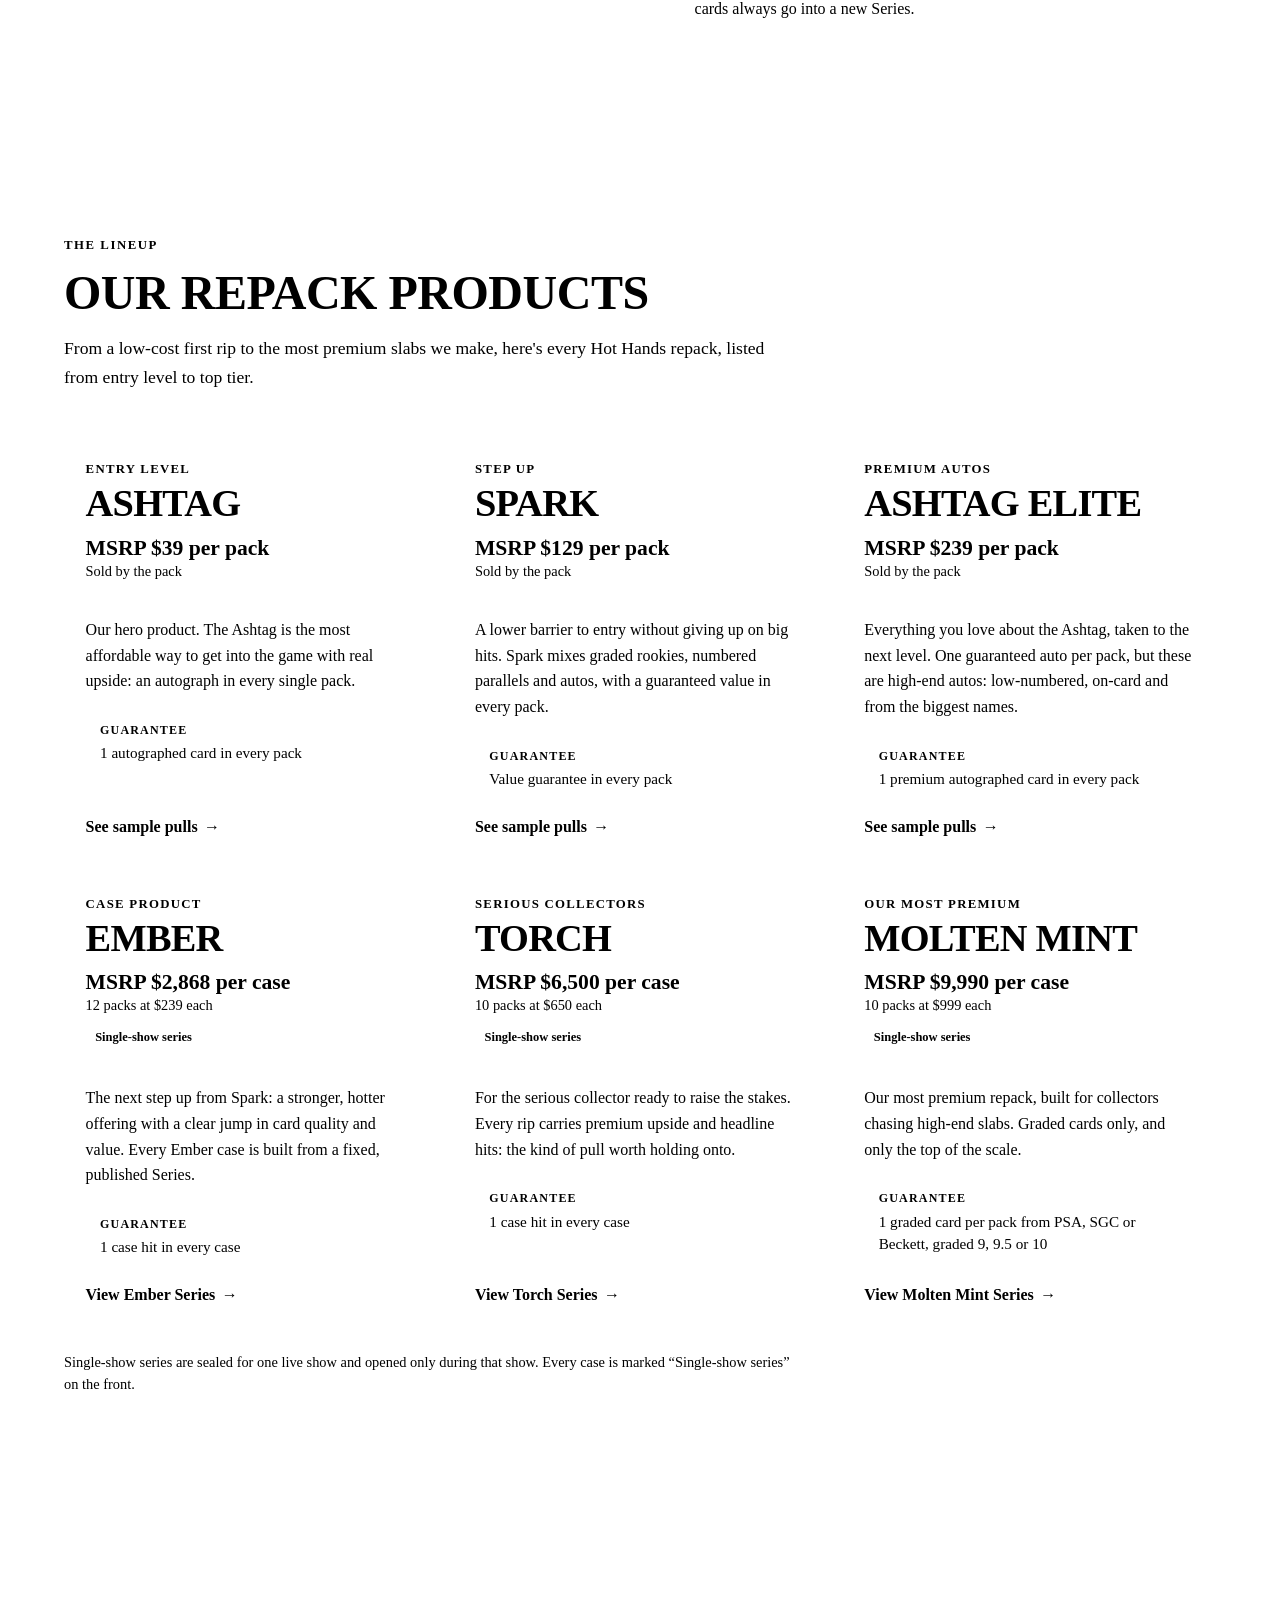
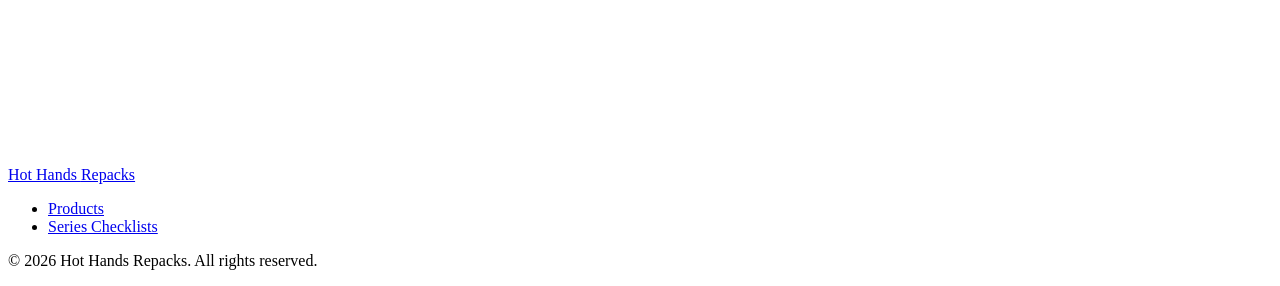
==== commit 3b539898: "Remove hero stats row from home page Co-Authored-By: Claude Opus 5.5 <noreply@anthropic.com> Claude-" ====
--- a/public/index.html
+++ b/public/index.html
@@ -30,11 +30,6 @@
   .hero h1 em { font-style: normal; color: var(--hh-red); }
   .hero .lead { max-width: 40rem; font-size: clamp(1.1rem, 2vw, 1.25rem); }
   .hero__ctas { display: flex; flex-wrap: wrap; gap: 0.75rem; margin-top: 2.25rem; }
-  .hero__stats { display: grid; grid-template-columns: repeat(auto-fit, minmax(10rem, 1fr)); gap: 0; margin: clamp(3rem, 6vw, 4.5rem) 0 0; padding: 0; border-top: 4px solid var(--hh-red); }
-  .hero__stats div { padding: 1.1rem 1rem 0 0; }
-  .hero__stats dt { color: var(--hh-muted); font-size: 0.9rem; margin: 0.25rem 0 0; }
-  .hero__stats dd { margin: 0; font-size: clamp(1.5rem, 3vw, 2rem); font-weight: 800; order: -1; }
-  .hero__stats div { display: flex; flex-direction: column; }
 
   /* Two-column story */
   .split { display: grid; gap: clamp(2rem, 5vw, 4rem); grid-template-columns: minmax(0, 1fr); }
@@ -115,12 +110,6 @@
         <a class="btn btn--primary" href="#products">See the products</a>
         <a class="btn btn--ghost" href="/series-checklists/">View Series Checklists</a>
       </div>
-      <dl class="hero__stats">
-        <div><dt>Repack products</dt><dd>6</dd></div>
-        <div><dt>MSRP per pack, from</dt><dd>$39</dd></div>
-        <div><dt>Of products carry a guarantee</dt><dd>100%</dd></div>
-        <div><dt>Card list for every finalized Series</dt><dd>Public</dd></div>
-      </dl>
     </div>
   </section>
 
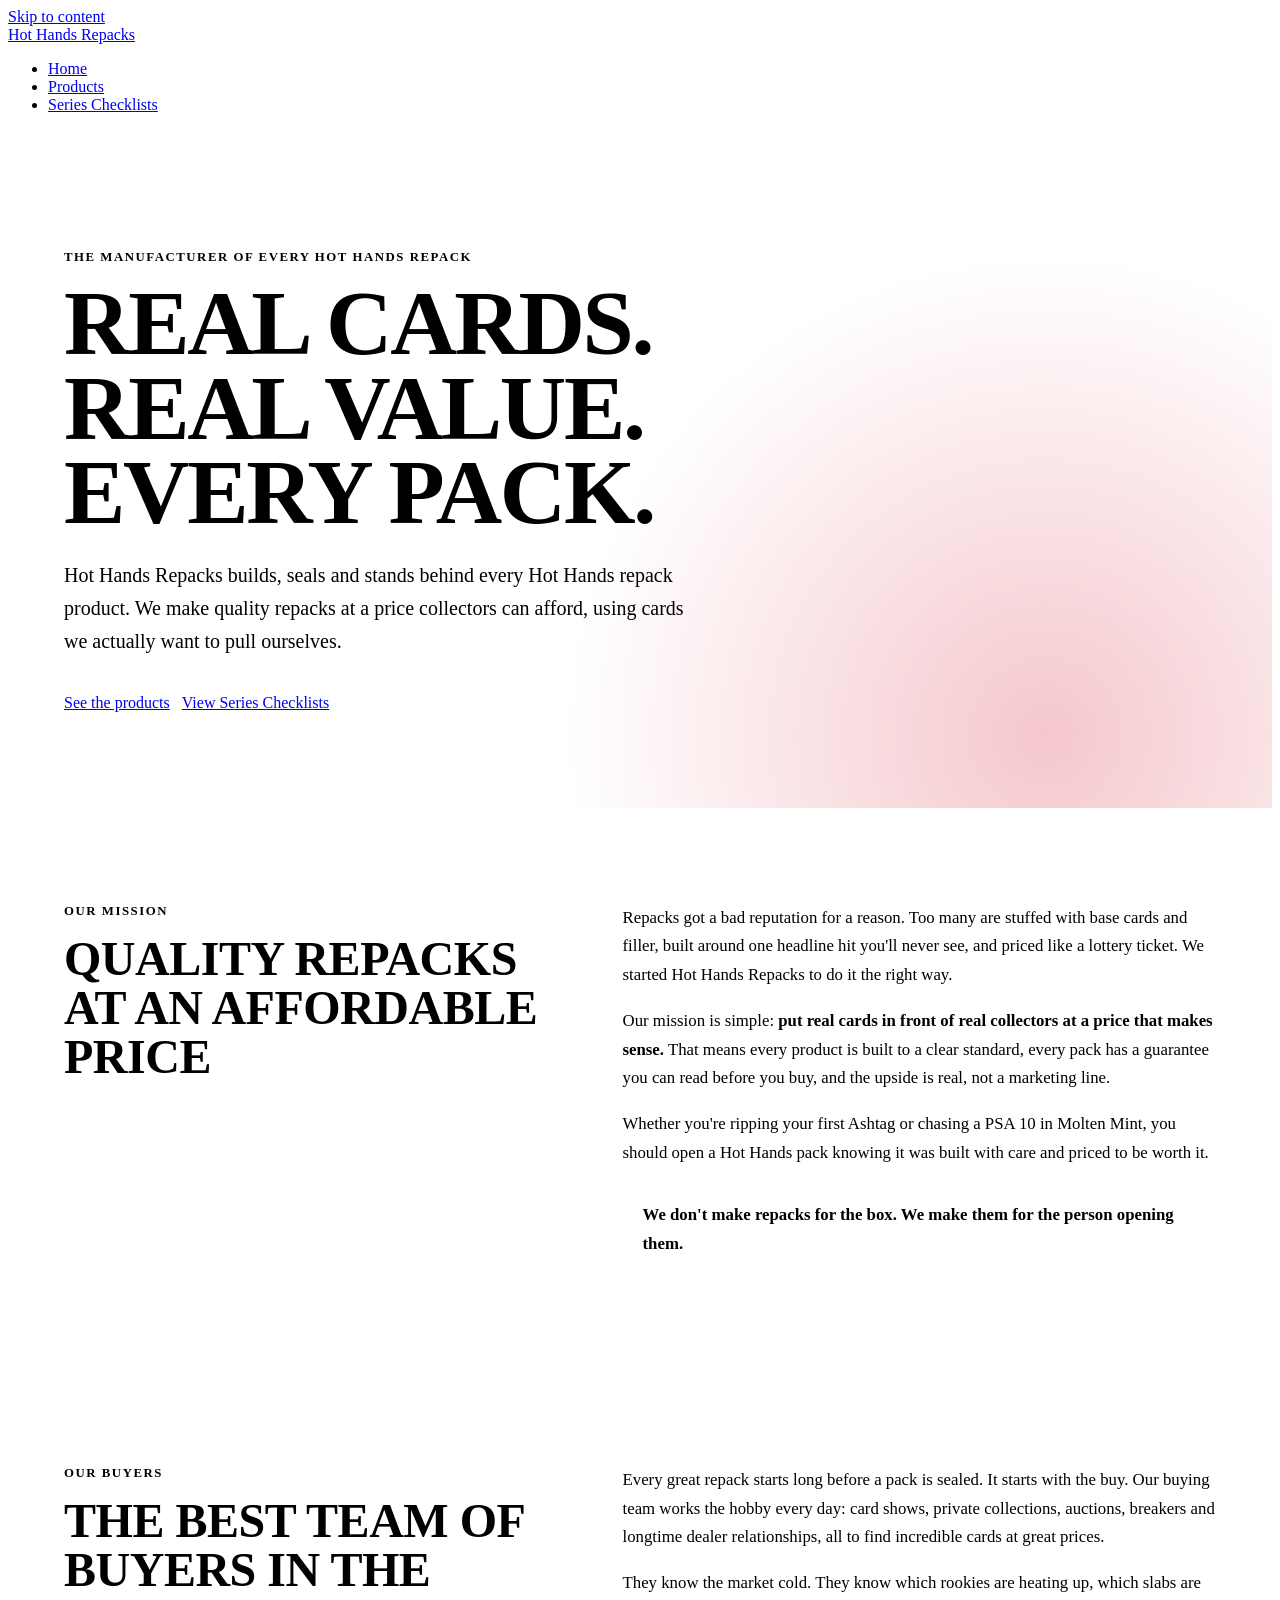
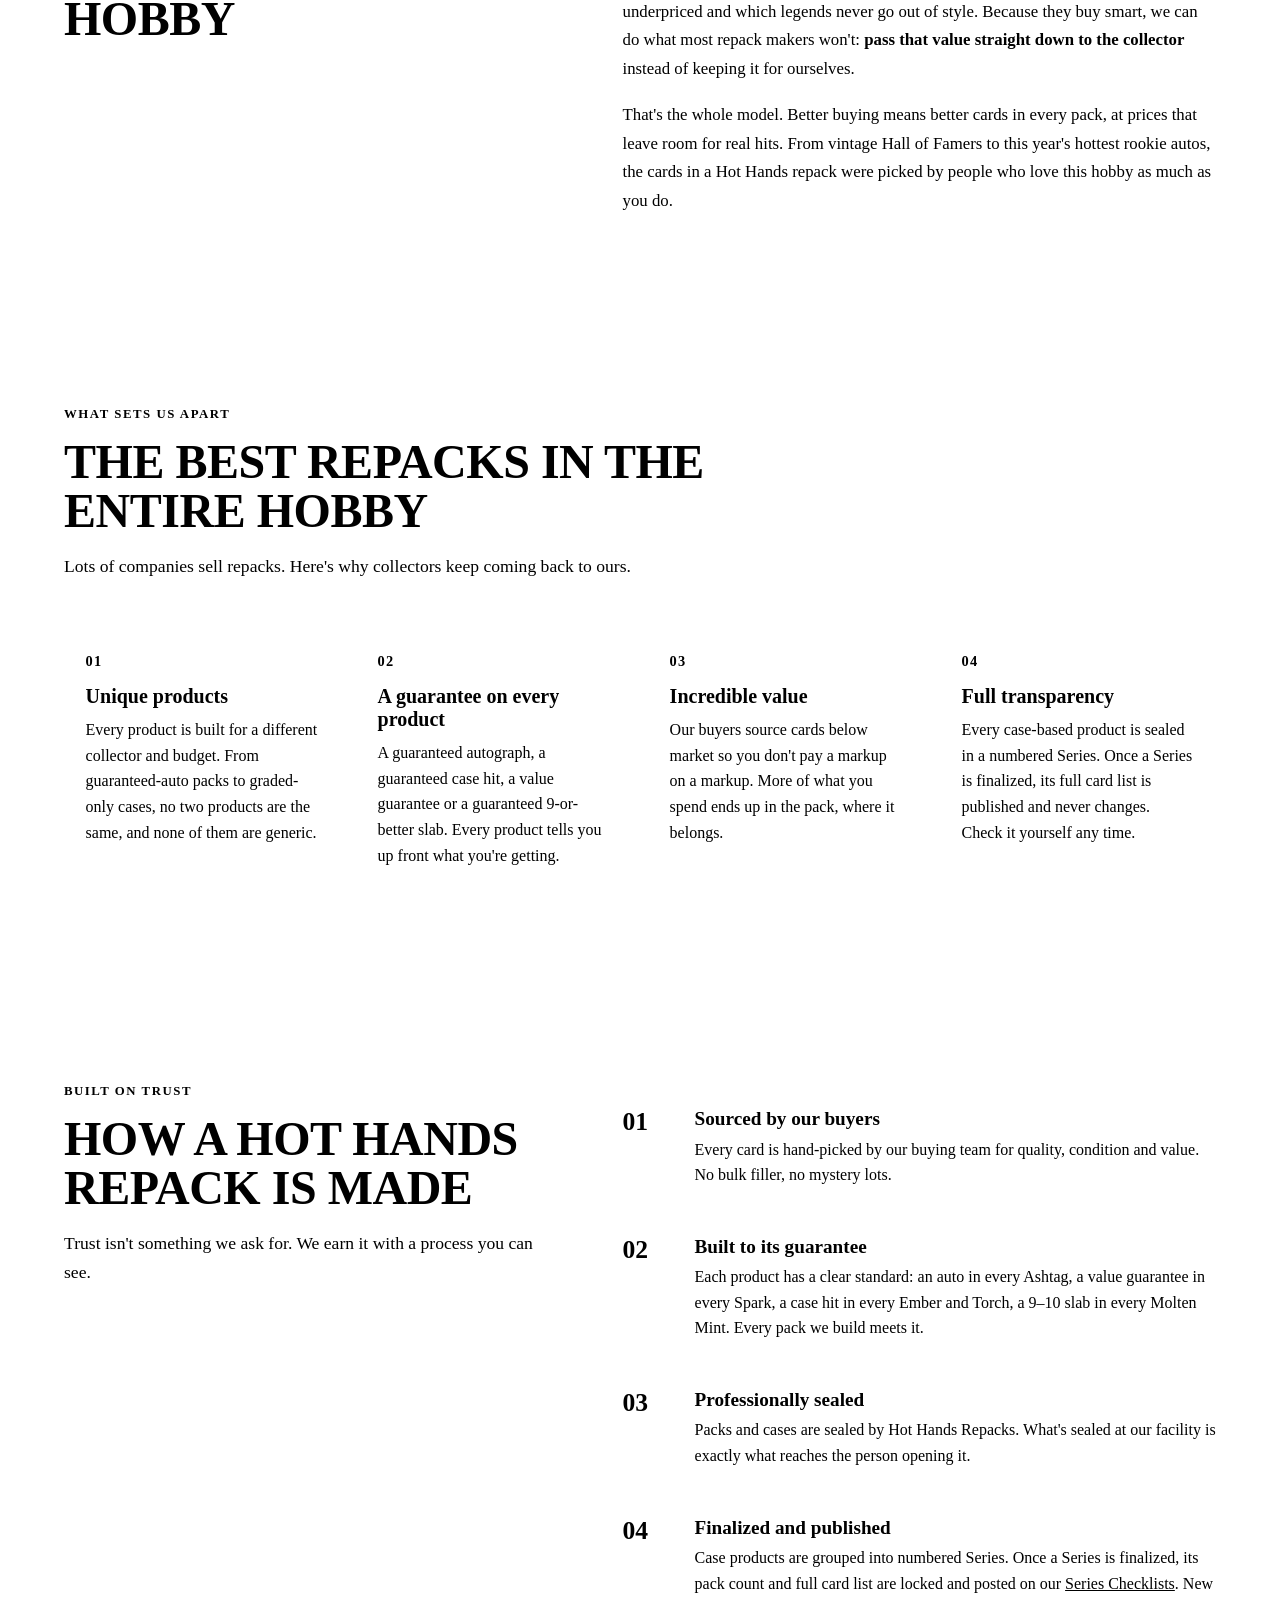
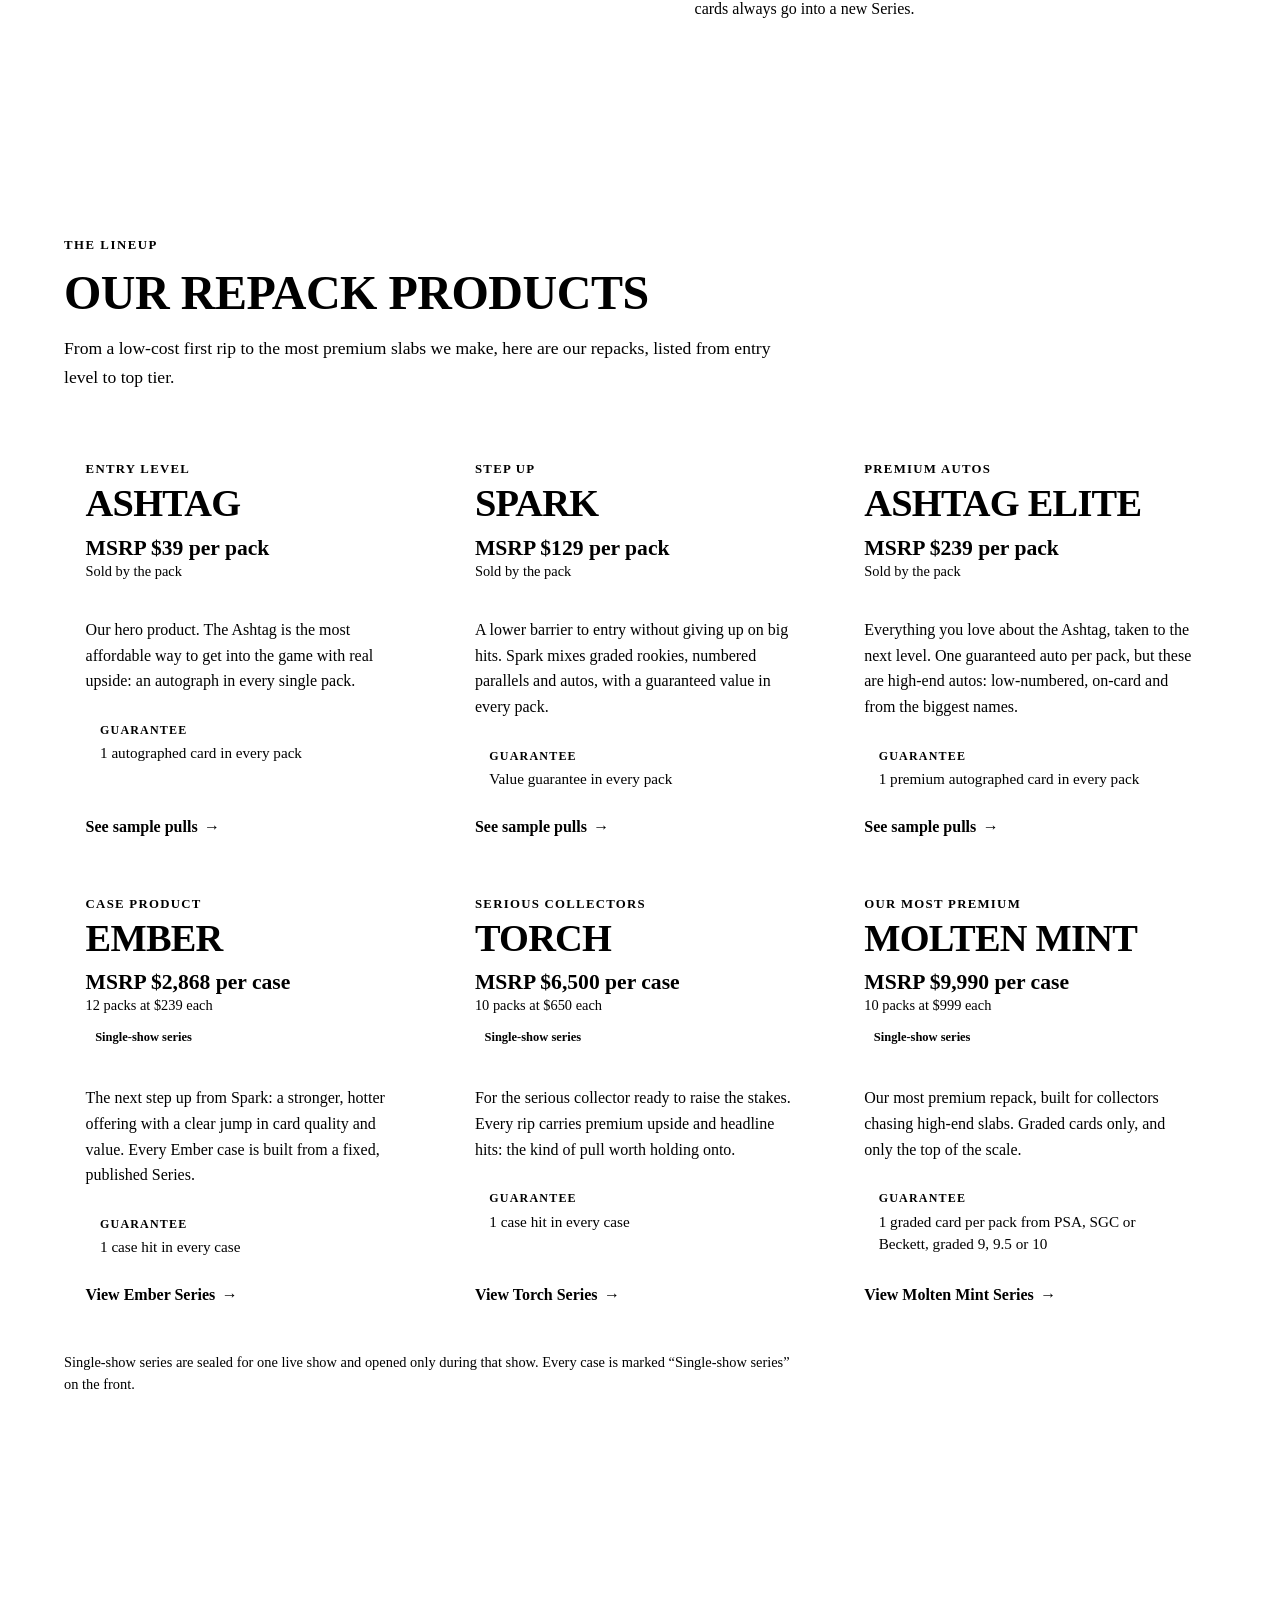
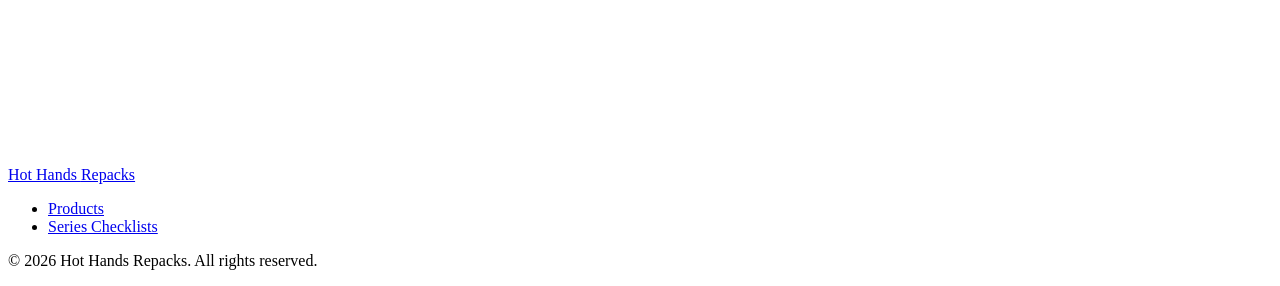
==== commit 96bae2d9: "Remove product-count mentions from home page Co-Authored-By: Claude Opus 5.5 <noreply@anthropic.com>" ====
--- a/public/index.html
+++ b/public/index.html
@@ -5,7 +5,7 @@
 <meta name="viewport" content="width=device-width, initial-scale=1">
 <meta name="robots" content="noindex, nofollow, noarchive">
 <title>Hot Hands Repacks | Quality repacks at an affordable price</title>
-<meta name="description" content="Hot Hands Repacks is the manufacturer of every Hot Hands repack product: Ashtag, Spark, Ashtag Elite, Ember, Torch and Molten Mint.">
+<meta name="description" content="Hot Hands Repacks is the manufacturer of every Hot Hands repack product. Quality repacks at an affordable price.">
 <link rel="icon" href="data:image/svg+xml,%3Csvg xmlns='http://www.w3.org/2000/svg' viewBox='0 0 64 64'%3E%3Crect width='64' height='64' rx='12' fill='%231a1a1d'/%3E%3Ctext x='32' y='44' font-family='Arial,Helvetica,sans-serif' font-size='30' font-weight='900' text-anchor='middle' fill='%23d0021b'%3EHH%3C/text%3E%3C/svg%3E">
 <link rel="stylesheet" href="/assets/site.css">
 <style>
@@ -150,7 +150,7 @@
         <p class="lead">Lots of companies sell repacks. Here's why collectors keep coming back to ours.</p>
       </div>
       <ul class="pillars">
-        <li class="pillar"><span class="pillar__num">01</span><h3>Unique products</h3><p>Six products, each built for a different collector and budget. From guaranteed-auto packs to graded-only cases, no two products are the same, and none of them are generic.</p></li>
+        <li class="pillar"><span class="pillar__num">01</span><h3>Unique products</h3><p>Every product is built for a different collector and budget. From guaranteed-auto packs to graded-only cases, no two products are the same, and none of them are generic.</p></li>
         <li class="pillar"><span class="pillar__num">02</span><h3>A guarantee on every product</h3><p>A guaranteed autograph, a guaranteed case hit, a value guarantee or a guaranteed 9-or-better slab. Every product tells you up front what you're getting.</p></li>
         <li class="pillar"><span class="pillar__num">03</span><h3>Incredible value</h3><p>Our buyers source cards below market so you don't pay a markup on a markup. More of what you spend ends up in the pack, where it belongs.</p></li>
         <li class="pillar"><span class="pillar__num">04</span><h3>Full transparency</h3><p>Every case-based product is sealed in a numbered Series. Once a Series is finalized, its full card list is published and never changes. Check it yourself any time.</p></li>
@@ -179,7 +179,7 @@
       <div class="section__head">
         <p class="eyebrow">The lineup</p>
         <h2 id="products-title">Our repack products</h2>
-        <p class="lead">From a low-cost first rip to the most premium slabs we make, here's every Hot Hands repack, listed from entry level to top tier.</p>
+        <p class="lead">From a low-cost first rip to the most premium slabs we make, here are our repacks, listed from entry level to top tier.</p>
       </div>
       <div class="products">
 
